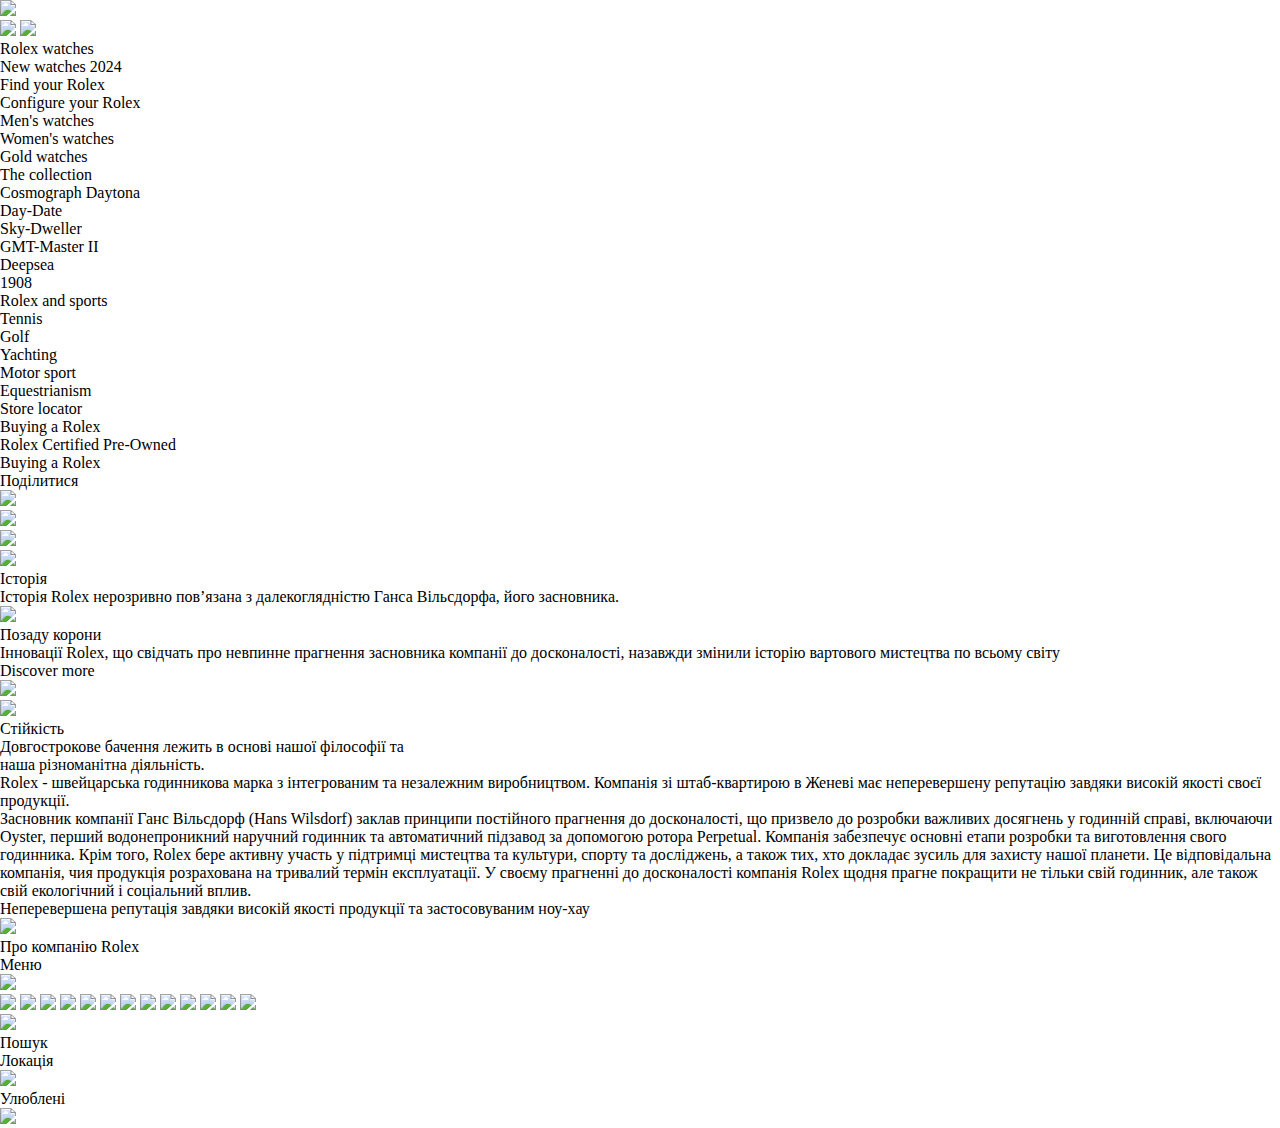
==== index2.html @ ed91a30f "all pages" ====
<!DOCTYPE html>
<html lang="en">
<head>
  <meta charset="UTF-8">
  <meta http-equiv="X-UA-Compatible" content="IE=edge">
  <meta name="viewport" content="width=device-width, initial-scale=1.0">
  <link rel="stylesheet" href="./vars.css">
  <link rel="stylesheet" href="./style.css">
  
  
  <style>
   a,
   button,
   input,
   select,
   h1,
   h2,
   h3,
   h4,
   h5,
   * {
       box-sizing: border-box;
       margin: 0;
       padding: 0;
       border: none;
       text-decoration: none;
       background: none;
   
       -webkit-font-smoothing: antialiased;
   }
   
   menu, ol, ul {
       list-style-type: none;
       margin: 0;
       padding: 0;
   }
   </style>
  <title>Document</title>
</head>
<body>
  <div class="mac-book-air-1">
    <img
      class="figure-picture-rolex-com-footer-rolex-org-push-cc-69-1587746"
      src="figure-picture-rolex-com-footer-rolex-org-push-cc-69-15877460.png"
    />
    <div class="futer-2">
      <div class="section-svg">
        <img class="vector" src="vector0.svg" />
        <img class="group" src="group0.svg" />
      </div>
      <div class="nav-list">
        <div class="item">
          <div class="link">
            <div class="rolex-watches">Rolex watches</div>
          </div>
          <div class="list">
            <div class="item-link">
              <div class="new-watches-2024">New watches 2024</div>
            </div>
            <div class="item-link2">
              <div class="find-your-rolex">Find your Rolex</div>
            </div>
            <div class="item-link3">
              <div class="configure-your-rolex">Configure your Rolex</div>
            </div>
            <div class="item-link4">
              <div class="men-s-watches">Men&#039;s watches</div>
            </div>
            <div class="item-link5">
              <div class="women-s-watches">Women&#039;s watches</div>
            </div>
            <div class="item-link6">
              <div class="gold-watches">Gold watches</div>
            </div>
          </div>
        </div>
        <div class="item2">
          <div class="link2">
            <div class="the-collection">The collection</div>
          </div>
          <div class="list2">
            <div class="item-link7">
              <div class="cosmograph-daytona">Cosmograph Daytona</div>
            </div>
            <div class="item-link8">
              <div class="day-date">Day-Date</div>
            </div>
            <div class="item-link9">
              <div class="sky-dweller">Sky-Dweller</div>
            </div>
            <div class="gmt-master-ii">GMT-Master II</div>
            <div class="item-link10"></div>
            <div class="deepsea">Deepsea</div>
            <div class="item-link11"></div>
            <div class="_1908">1908</div>
          </div>
        </div>
        <div class="item3">
          <div class="link">
            <div class="rolex-and-sports">Rolex and sports</div>
          </div>
          <div class="list3">
            <div class="item-link12">
              <div class="tennis">Tennis</div>
            </div>
            <div class="item-link13">
              <div class="golf">Golf</div>
            </div>
            <div class="item-link14">
              <div class="yachting">Yachting</div>
            </div>
            <div class="item-link15">
              <div class="motor-sport">Motor sport</div>
            </div>
            <div class="item-link16">
              <div class="equestrianism">Equestrianism</div>
            </div>
          </div>
        </div>
        <div class="item4">
          <div class="list4">
            <div class="item-link17">
              <div class="store-locator">Store locator</div>
            </div>
            <div class="item-link18">
              <div class="buying-a-rolex">Buying a Rolex</div>
            </div>
            <div class="item-link19">
              <div class="rolex-certified-pre-owned">
                Rolex Certified Pre-Owned
              </div>
            </div>
          </div>
        </div>
        <div class="link3">
          <div class="buying-a-rolex2">Buying a Rolex</div>
        </div>
      </div>
    </div>
    <div class="futer-1">
      <div class="div">Поділитися</div>
      <div class="list5">
        <div class="item-link-share-this-page-via-threads-open-in-popin">
          <img class="img" src="img0.svg" />
        </div>
        <div class="item-link-share-this-page-via-facebook-open-in-popin">
          <img class="img2" src="img1.svg" />
        </div>
        <div class="item-link-share-this-page-via-pinterest-open-in-popin"></div>
        <img class="img3" src="img2.svg" />
      </div>
    </div>
    <div class="aside-3">
      <img
        class="figure-picture-about-rolex-hub-history-push-1945-oyster-perpetual-datejust-1802-jva-m-126333-0010-1802-jva-002"
        src="figure-picture-about-rolex-hub-history-push-1945-oyster-perpetual-datejust-1802-jva-m-126333-0010-1802-jva-0020.png"
      />
      <div class="heading-2-history">Історія</div>
      <div class="rolex">
        Історія Rolex нерозривно пов’язана з далекоглядністю Ганса Вільсдорфа,
        його засновника.
      </div>
    </div>
    <div class="aside-2">
      <img
        class="figure-picture-about-rolex-hub-behind-the-crown-push-hans-wilsdorf-young"
        src="figure-picture-about-rolex-hub-behind-the-crown-push-hans-wilsdorf-young0.png"
      />
      <div class="heading-2-behind-the-crown">Позаду корони</div>
      <div class="rolex2">
        Інновації Rolex, що свідчать про невпинне прагнення засновника компанії до
        досконалості, назавжди змінили історію вартового мистецтва по всьому світу
      </div>
      <div class="link-discover-more">
        <div class="discover-more">Discover more</div>
        <img class="img4" src="img3.svg" />
      </div>
    </div>
    <div class="aside-1">
      <img
        class="figure-picture-about-rolex-hub-sustainability-push-v-4-gettyimages-85758322"
        src="figure-picture-about-rolex-hub-sustainability-push-v-4-gettyimages-857583220.png"
      />
      <div class="heading-2-sustainability">Стійкість</div>
      <div class="div2">
        Довгострокове бачення лежить в основі нашої філософії та
        <br />
        наша різноманітна діяльність.
      </div>
    </div>
    <div class="section">
      <div class="rolex3">
        Rolex - швейцарська годинникова марка з інтегрованим та незалежним
        виробництвом. Компанія зі штаб-квартирою в Женеві має неперевершену
        репутацію завдяки високій якості своєї продукції.
      </div>
      <div class="hans-wilsdorf-oyster-perpetual-rolex-rolex">
        Засновник компанії Ганс Вільсдорф (Hans Wilsdorf) заклав принципи
        постійного прагнення до досконалості, що призвело до розробки важливих
        досягнень у годинній справі, включаючи Oyster, перший водонепроникний
        наручний годинник та автоматичний підзавод за допомогою ротора Perpetual.
        Компанія забезпечує основні етапи розробки та виготовлення свого
        годинника. Крім того, Rolex бере активну участь у підтримці мистецтва та
        культури, спорту та досліджень, а також тих, хто докладає зусиль для
        захисту нашої планети. Це відповідальна компанія, чия продукція
        розрахована на тривалий термін експлуатації. У своєму прагненні до
        досконалості компанія Rolex щодня прагне покращити не тільки свій
        годинник, але також свій екологічний і соціальний вплив.
      </div>
      <div class="div3">
        Неперевершена репутація завдяки високій якості продукції та застосовуваним
        ноу-хау
      </div>
    </div>
    <div class="header">
      <div class="figure">
        <img
          class="picture-about-rolex-hub-cover-aca-202310-cw-0002"
          src="picture-about-rolex-hub-cover-aca-202310-cw-00020.png"
        />
      </div>
      <div class="hgroup">
        <div class="heading-1-about-rolex">Про компанію Rolex</div>
      </div>
    </div>
    <div class="background">
      <div class="list-item-button">
        <div class="div4">Меню</div>
        <img class="svg" src="svg0.svg" />
      </div>
      <div class="figure-link-go-to-home-page">
        <div class="svg2">
          <img class="vector2" src="vector1.svg" />
          <img class="vector3" src="vector2.svg" />
          <img class="vector4" src="vector3.svg" />
          <img class="vector5" src="vector4.svg" />
          <img class="vector6" src="vector5.svg" />
          <img class="vector7" src="vector6.svg" />
          <img class="vector8" src="vector7.svg" />
          <img class="vector9" src="vector8.svg" />
          <img class="vector10" src="vector9.svg" />
          <img class="group2" src="group1.svg" />
          <img class="vector11" src="vector10.svg" />
          <img class="vector12" src="vector11.svg" />
          <img class="vector13" src="vector12.svg" />
        </div>
      </div>
      <div class="item-button">
        <img class="svg3" src="svg2.svg" />
        <div class="div5">Пошук</div>
      </div>
      <div class="item-link20">
        <div class="div6">Локація</div>
        <img class="vector14" src="vector13.svg" />
      </div>
      <div class="item-link21">
        <div class="div7">Улюблені</div>
        <img class="img5" src="img4.svg" />
      </div>
    </div>
  </div>
  
</body>
</html>
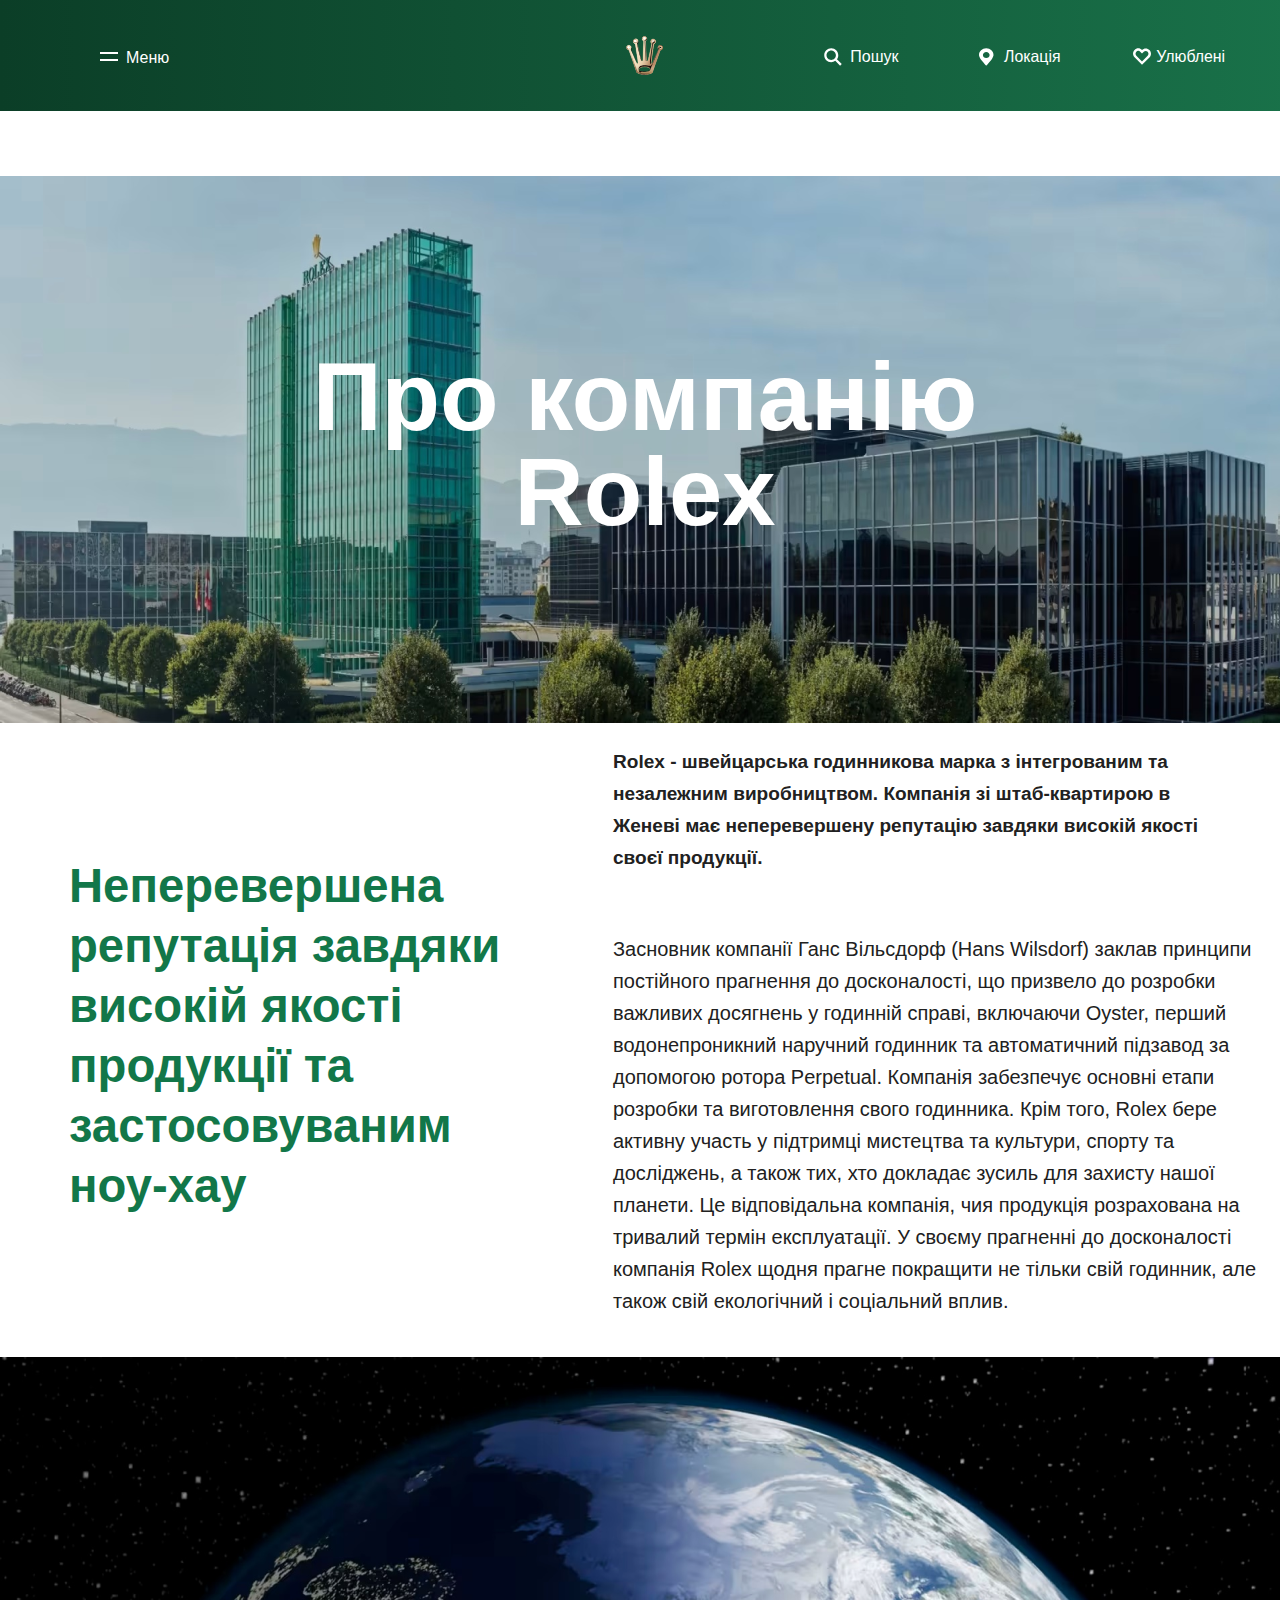
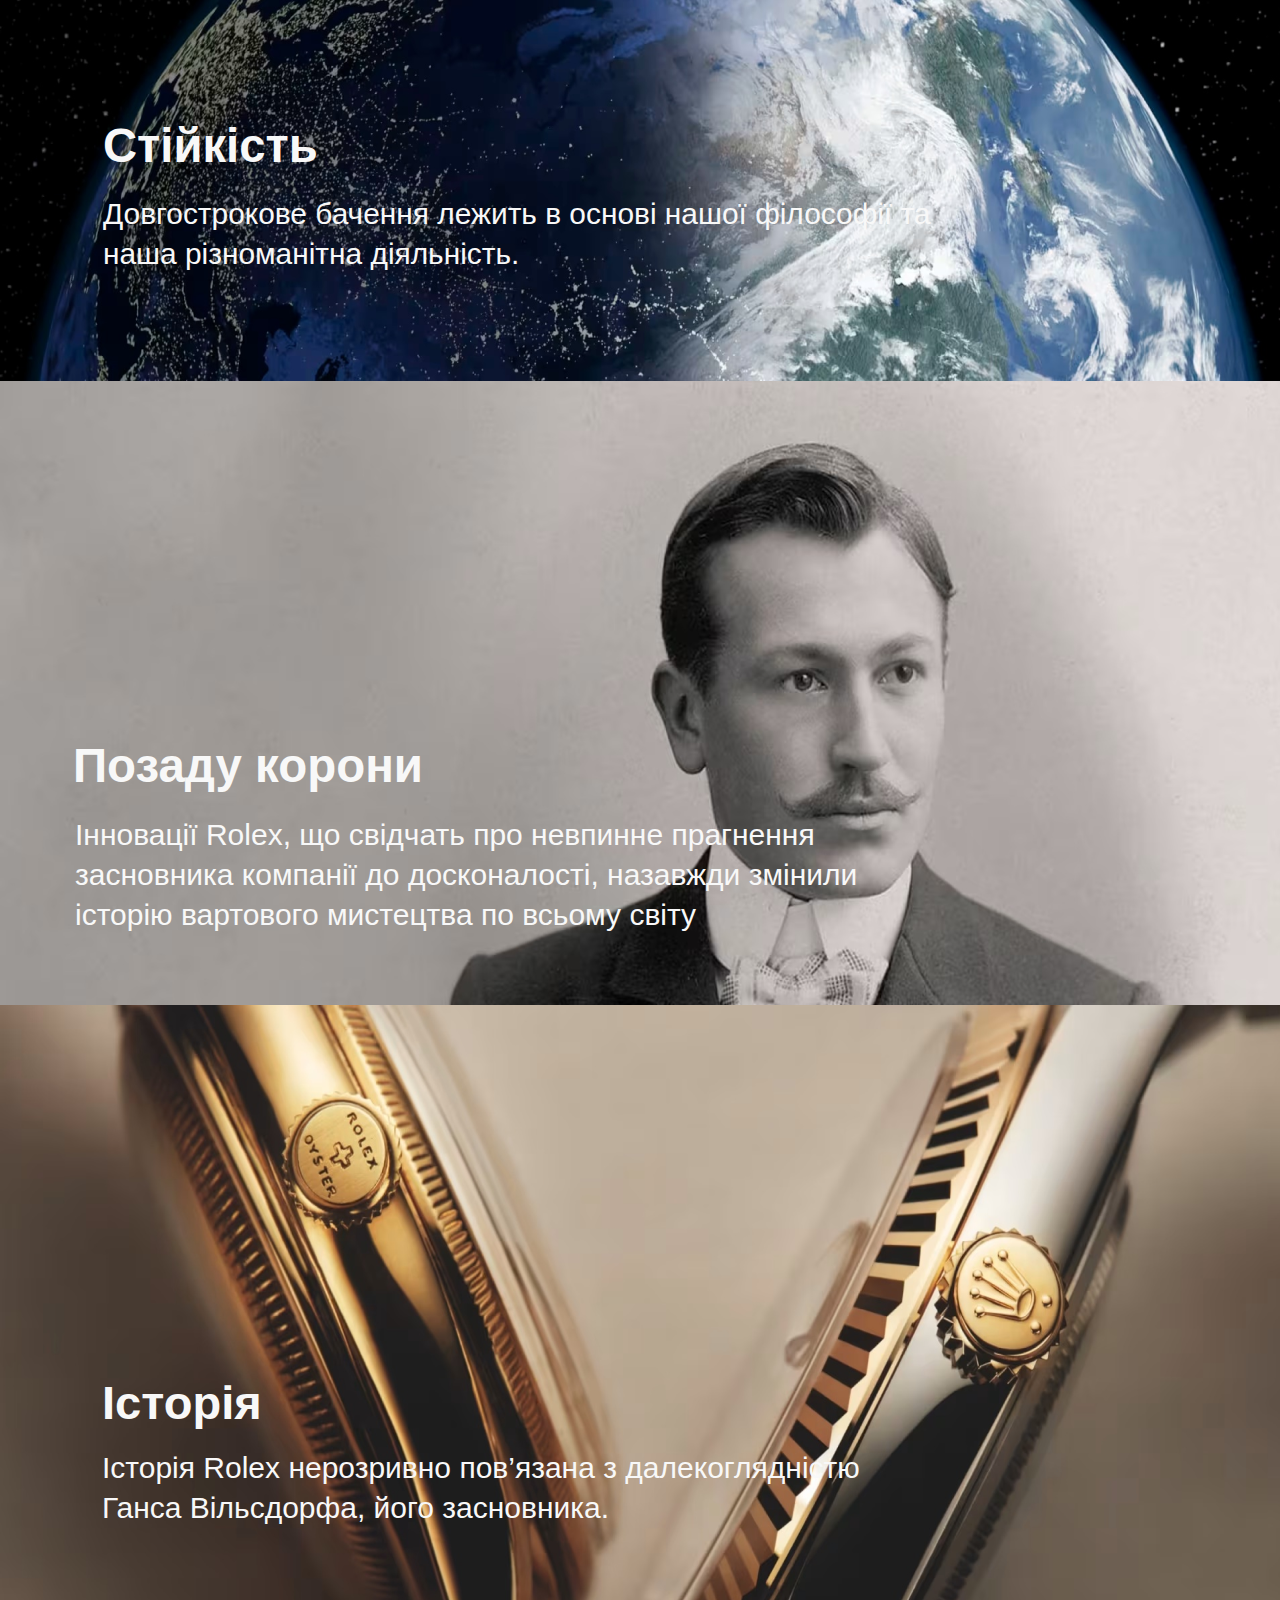
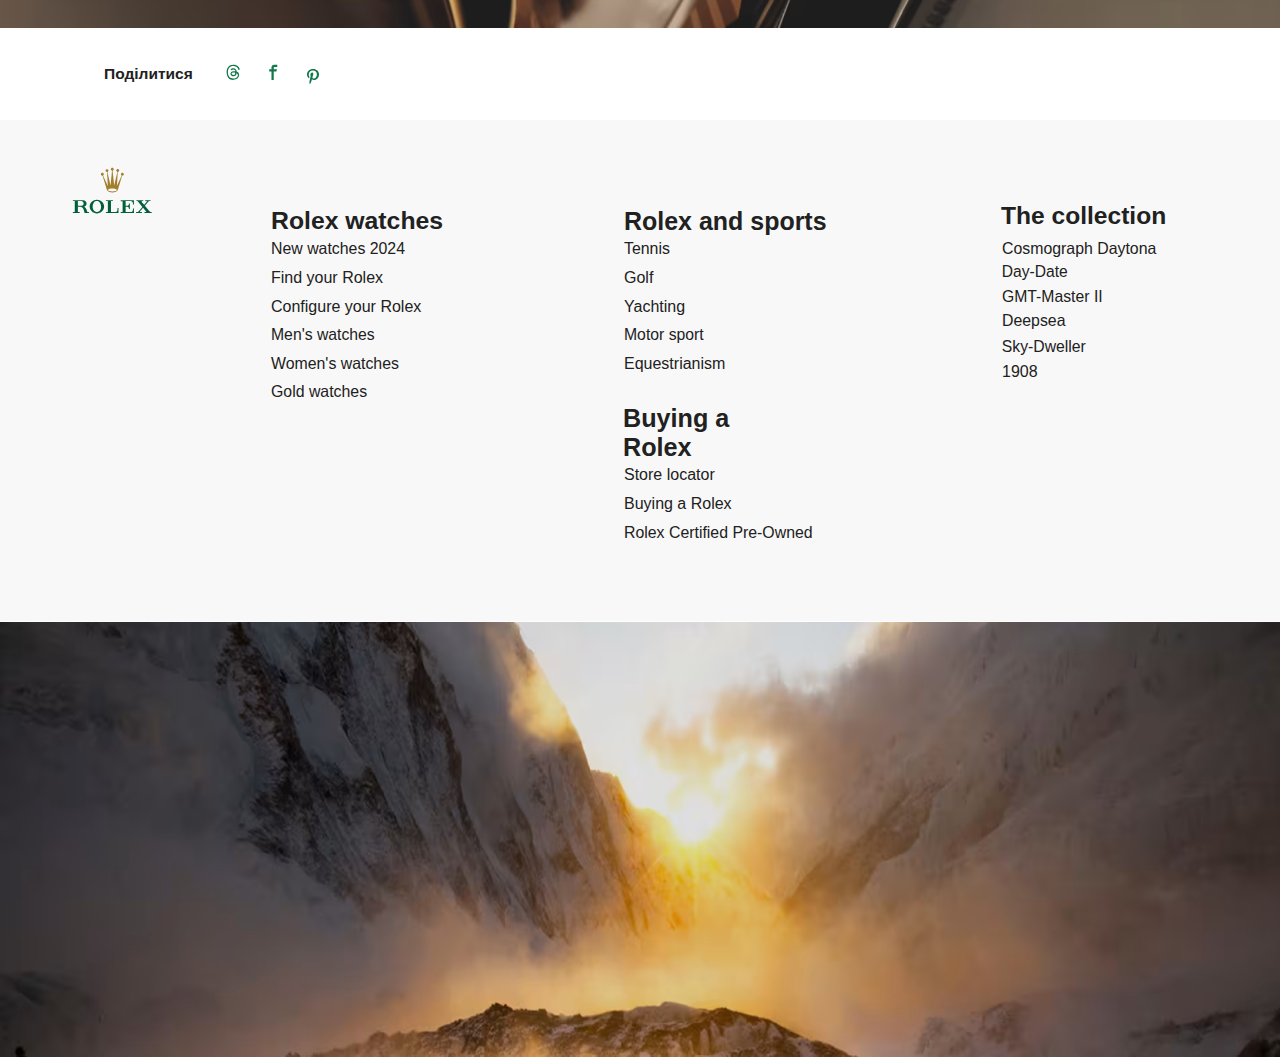
==== commit 1552da86: "картинки з'єднала з папками" ====
--- a/index2.html
+++ b/index2.html
@@ -5,7 +5,7 @@
   <meta http-equiv="X-UA-Compatible" content="IE=edge">
   <meta name="viewport" content="width=device-width, initial-scale=1.0">
   <link rel="stylesheet" href="./vars.css">
-  <link rel="stylesheet" href="./style.css">
+  <link rel="stylesheet" href="./style2.css">
   
   
   <style>
@@ -41,12 +41,12 @@
   <div class="mac-book-air-1">
     <img
       class="figure-picture-rolex-com-footer-rolex-org-push-cc-69-1587746"
-      src="figure-picture-rolex-com-footer-rolex-org-push-cc-69-15877460.png"
+      src="img2/figure-picture-rolex-com-footer-rolex-org-push-cc-69-15877460.png"
     />
     <div class="futer-2">
       <div class="section-svg">
-        <img class="vector" src="vector0.svg" />
-        <img class="group" src="group0.svg" />
+        <img class="vector" src="img2/vector0.svg" />
+        <img class="group" src="img2/group0.svg" />
       </div>
       <div class="nav-list">
         <div class="item">
@@ -141,19 +141,19 @@
       <div class="div">Поділитися</div>
       <div class="list5">
         <div class="item-link-share-this-page-via-threads-open-in-popin">
-          <img class="img" src="img0.svg" />
+          <img class="img" src="img2/img0.svg" />
         </div>
         <div class="item-link-share-this-page-via-facebook-open-in-popin">
-          <img class="img2" src="img1.svg" />
+          <img class="img2" src="img2/img1.svg" />
         </div>
         <div class="item-link-share-this-page-via-pinterest-open-in-popin"></div>
-        <img class="img3" src="img2.svg" />
+        <img class="img3" src="img2/img2.svg" />
       </div>
     </div>
     <div class="aside-3">
       <img
         class="figure-picture-about-rolex-hub-history-push-1945-oyster-perpetual-datejust-1802-jva-m-126333-0010-1802-jva-002"
-        src="figure-picture-about-rolex-hub-history-push-1945-oyster-perpetual-datejust-1802-jva-m-126333-0010-1802-jva-0020.png"
+        src="img2/figure-picture-about-rolex-hub-history-push-1945-oyster-perpetual-datejust-1802-jva-m-126333-0010-1802-jva-0020.png"
       />
       <div class="heading-2-history">Історія</div>
       <div class="rolex">
@@ -164,7 +164,7 @@
     <div class="aside-2">
       <img
         class="figure-picture-about-rolex-hub-behind-the-crown-push-hans-wilsdorf-young"
-        src="figure-picture-about-rolex-hub-behind-the-crown-push-hans-wilsdorf-young0.png"
+        src="img2/figure-picture-about-rolex-hub-behind-the-crown-push-hans-wilsdorf-young0.png"
       />
       <div class="heading-2-behind-the-crown">Позаду корони</div>
       <div class="rolex2">
@@ -173,13 +173,13 @@
       </div>
       <div class="link-discover-more">
         <div class="discover-more">Discover more</div>
-        <img class="img4" src="img3.svg" />
+        <img class="img4" src="img2/img3.svg" />
       </div>
     </div>
     <div class="aside-1">
       <img
         class="figure-picture-about-rolex-hub-sustainability-push-v-4-gettyimages-85758322"
-        src="figure-picture-about-rolex-hub-sustainability-push-v-4-gettyimages-857583220.png"
+        src="img2/figure-picture-about-rolex-hub-sustainability-push-v-4-gettyimages-857583220.png"
       />
       <div class="heading-2-sustainability">Стійкість</div>
       <div class="div2">
@@ -216,7 +216,7 @@
       <div class="figure">
         <img
           class="picture-about-rolex-hub-cover-aca-202310-cw-0002"
-          src="picture-about-rolex-hub-cover-aca-202310-cw-00020.png"
+          src="img2/picture-about-rolex-hub-cover-aca-202310-cw-00020.png"
         />
       </div>
       <div class="hgroup">
@@ -226,36 +226,36 @@
     <div class="background">
       <div class="list-item-button">
         <div class="div4">Меню</div>
-        <img class="svg" src="svg0.svg" />
+        <img class="svg" src="img2/svg0.svg" />
       </div>
       <div class="figure-link-go-to-home-page">
         <div class="svg2">
-          <img class="vector2" src="vector1.svg" />
-          <img class="vector3" src="vector2.svg" />
-          <img class="vector4" src="vector3.svg" />
-          <img class="vector5" src="vector4.svg" />
-          <img class="vector6" src="vector5.svg" />
-          <img class="vector7" src="vector6.svg" />
-          <img class="vector8" src="vector7.svg" />
-          <img class="vector9" src="vector8.svg" />
-          <img class="vector10" src="vector9.svg" />
-          <img class="group2" src="group1.svg" />
-          <img class="vector11" src="vector10.svg" />
-          <img class="vector12" src="vector11.svg" />
-          <img class="vector13" src="vector12.svg" />
+          <img class="vector2" src="img2/vector1.svg" />
+          <img class="vector3" src="img2/vector2.svg" />
+          <img class="vector4" src="img2/vector3.svg" />
+          <img class="vector5" src="img2/vector4.svg" />
+          <img class="vector6" src="img2/vector5.svg" />
+          <img class="vector7" src="img2/vector6.svg" />
+          <img class="vector8" src="img2/vector7.svg" />
+          <img class="vector9" src="img2/vector8.svg" />
+          <img class="vector10" src="img2/vector9.svg" />
+          <img class="group2" src="img2/group1.svg" />
+          <img class="vector11" src="img2/vector10.svg" />
+          <img class="vector12" src="img2/vector11.svg" />
+          <img class="vector13" src="img2/vector12.svg" />
         </div>
       </div>
       <div class="item-button">
-        <img class="svg3" src="svg2.svg" />
+        <img class="svg3" src="img2/svg2.svg" />
         <div class="div5">Пошук</div>
       </div>
       <div class="item-link20">
         <div class="div6">Локація</div>
-        <img class="vector14" src="vector13.svg" />
+        <img class="vector14" src="img2/vector13.svg" />
       </div>
       <div class="item-link21">
         <div class="div7">Улюблені</div>
-        <img class="img5" src="img4.svg" />
+        <img class="img5" src="img2/img4.svg" />
       </div>
     </div>
   </div>
--- a/style2.css
+++ b/style2.css
@@ -0,0 +1,1301 @@
+.mac-book-air-1,
+.mac-book-air-1 * {
+  box-sizing: border-box;
+}
+.mac-book-air-1 {
+  background: #ffffff;
+  height: 4257px;
+  position: relative;
+  overflow: hidden;
+}
+.figure-picture-rolex-com-footer-rolex-org-push-cc-69-1587746 {
+  position: absolute;
+  right: 0px;
+  left: 0px;
+  bottom: 0px;
+  top: 3822px;
+  overflow: hidden;
+  object-fit: cover;
+}
+.futer-2 {
+  background: #f8f8f8;
+  height: 501px;
+  position: absolute;
+  right: 0px;
+  left: 0px;
+  top: 3320px;
+}
+.section-svg {
+  width: 87.28px;
+  height: 50px;
+  position: absolute;
+  left: 68px;
+  top: 46px;
+}
+.vector {
+  width: 27.39%;
+  height: 52.03%;
+  position: absolute;
+  right: 36.02%;
+  left: 36.59%;
+  bottom: 46.78%;
+  top: 1.19%;
+  overflow: visible;
+}
+.group {
+  width: 98.54%;
+  height: 31.18%;
+  position: absolute;
+  right: 0.58%;
+  left: 0.87%;
+  bottom: 3.22%;
+  top: 65.59%;
+  overflow: visible;
+}
+.nav-list {
+  height: 384px;
+  position: absolute;
+  right: 56px;
+  left: 271px;
+  top: 87px;
+}
+.item {
+  height: 200px;
+  position: absolute;
+  right: 770px;
+  left: 0px;
+  top: 0px;
+}
+.link {
+  height: 28.63px;
+  position: absolute;
+  right: 7.8px;
+  left: 0px;
+  top: 0px;
+}
+.rolex-watches {
+  color: #212121;
+  text-align: left;
+  font-family: "Inter-Bold", sans-serif;
+  font-size: 24.78125px;
+  line-height: 28.64px;
+  font-weight: 700;
+  position: absolute;
+  left: 0px;
+  top: -5px;
+  width: 176.87px;
+  height: 38px;
+  display: flex;
+  align-items: center;
+  justify-content: flex-start;
+}
+.list {
+  height: 171.75px;
+  position: absolute;
+  right: 7.8px;
+  left: 0px;
+  top: 28.62px;
+}
+.item-link {
+  width: 145.39px;
+  height: 28.63px;
+  position: absolute;
+  left: 0px;
+  top: 0px;
+}
+.new-watches-2024 {
+  color: #212121;
+  text-align: left;
+  font-family: "Inter-Regular", sans-serif;
+  font-size: 15.875px;
+  line-height: 28.64px;
+  font-weight: 400;
+  position: absolute;
+  left: 0px;
+  top: 2px;
+  width: 145.59px;
+  height: 24px;
+  display: flex;
+  align-items: center;
+  justify-content: flex-start;
+}
+.item-link2 {
+  width: 117.05px;
+  height: 28.63px;
+  position: absolute;
+  left: 0px;
+  top: 28.63px;
+}
+.find-your-rolex {
+  color: #212121;
+  text-align: left;
+  font-family: "Inter-Regular", sans-serif;
+  font-size: 16px;
+  line-height: 28.64px;
+  font-weight: 400;
+  position: absolute;
+  left: 0px;
+  top: 2px;
+  width: 117.25px;
+  height: 24px;
+  display: flex;
+  align-items: center;
+  justify-content: flex-start;
+}
+.item-link3 {
+  width: 159.39px;
+  height: 28.63px;
+  position: absolute;
+  left: 0px;
+  top: 57.25px;
+}
+.configure-your-rolex {
+  color: #212121;
+  text-align: left;
+  font-family: "Inter-Regular", sans-serif;
+  font-size: 16px;
+  line-height: 28.64px;
+  font-weight: 400;
+  position: absolute;
+  left: 0px;
+  top: 2px;
+  width: 159.59px;
+  height: 24px;
+  display: flex;
+  align-items: center;
+  justify-content: flex-start;
+}
+.item-link4 {
+  width: 111.73px;
+  height: 28.63px;
+  position: absolute;
+  left: 0px;
+  top: 85.88px;
+}
+.men-s-watches {
+  color: #212121;
+  text-align: left;
+  font-family: "Inter-Regular", sans-serif;
+  font-size: 15.75px;
+  line-height: 28.64px;
+  font-weight: 400;
+  position: absolute;
+  left: 0px;
+  top: 2px;
+  width: 111.93px;
+  height: 24px;
+  display: flex;
+  align-items: center;
+  justify-content: flex-start;
+}
+.item-link5 {
+  width: 135.78px;
+  height: 28.63px;
+  position: absolute;
+  left: 0px;
+  top: 114.5px;
+}
+.women-s-watches {
+  color: #212121;
+  text-align: left;
+  font-family: "Inter-Regular", sans-serif;
+  font-size: 15.875px;
+  line-height: 28.64px;
+  font-weight: 400;
+  position: absolute;
+  left: 0px;
+  top: 2px;
+  width: 135.98px;
+  height: 24px;
+  display: flex;
+  align-items: center;
+  justify-content: flex-start;
+}
+.item-link6 {
+  width: 103.14px;
+  height: 28.63px;
+  position: absolute;
+  left: 0px;
+  top: 143.13px;
+}
+.gold-watches {
+  color: #212121;
+  text-align: left;
+  font-family: "Inter-Regular", sans-serif;
+  font-size: 15.875px;
+  line-height: 28.64px;
+  font-weight: 400;
+  position: absolute;
+  left: 0px;
+  top: 2px;
+  width: 103.34px;
+  height: 24px;
+  display: flex;
+  align-items: center;
+  justify-content: flex-start;
+}
+.item2 {
+  height: 198px;
+  position: absolute;
+  right: 41px;
+  left: 730px;
+  top: -5px;
+}
+.link2 {
+  height: 29px;
+  position: absolute;
+  right: -20px;
+  left: 0px;
+  top: 0px;
+}
+.the-collection {
+  color: #212121;
+  text-align: left;
+  font-family: "Inter-Bold", sans-serif;
+  font-size: 24.578125px;
+  line-height: 28.64px;
+  font-weight: 700;
+  position: absolute;
+  left: 0px;
+  top: -5px;
+  width: 171.42px;
+  height: 38px;
+  display: flex;
+  align-items: center;
+  justify-content: flex-start;
+}
+.list2 {
+  height: 171px;
+  position: absolute;
+  right: 8px;
+  left: 0px;
+  top: 33px;
+}
+.item-link7 {
+  width: 163.63px;
+  height: 28.63px;
+  position: absolute;
+  left: 1px;
+  top: 0.38px;
+}
+.cosmograph-daytona {
+  color: #212121;
+  text-align: left;
+  font-family: "Inter-Regular", sans-serif;
+  font-size: 15.875px;
+  line-height: 28.64px;
+  font-weight: 400;
+  position: absolute;
+  left: 0px;
+  top: 2px;
+  width: 163.83px;
+  height: 24px;
+  display: flex;
+  align-items: center;
+  justify-content: flex-start;
+}
+.item-link8 {
+  width: 70.5px;
+  height: 28.63px;
+  position: absolute;
+  left: 1px;
+  top: 29px;
+}
+.day-date {
+  color: #212121;
+  text-align: left;
+  font-family: "Inter-Regular", sans-serif;
+  font-size: 15.625px;
+  line-height: 28.64px;
+  font-weight: 400;
+  position: absolute;
+  left: -0.2px;
+  top: -3.48px;
+  width: 70.7px;
+  height: 24px;
+  display: flex;
+  align-items: center;
+  justify-content: flex-start;
+}
+.item-link9 {
+  width: 106px;
+  height: 39px;
+  position: absolute;
+  left: -7px;
+  top: 86px;
+}
+.sky-dweller {
+  color: #212121;
+  text-align: left;
+  font-family: "Inter-Regular", sans-serif;
+  font-size: 15.75px;
+  line-height: 28.64px;
+  font-weight: 400;
+  position: absolute;
+  left: 7.8px;
+  top: 14.77px;
+  width: 90.53px;
+  height: 24px;
+  display: flex;
+  align-items: center;
+  justify-content: flex-start;
+}
+.gmt-master-ii {
+  color: #212121;
+  text-align: left;
+  font-family: "Inter-Regular", sans-serif;
+  font-size: 15.75px;
+  line-height: 28.64px;
+  font-weight: 400;
+  position: absolute;
+  left: 1px;
+  top: 50px;
+  width: 106.47px;
+  height: 24px;
+  display: flex;
+  align-items: center;
+  justify-content: flex-start;
+}
+.item-link10 {
+  width: 66.03px;
+  height: 28.63px;
+  position: absolute;
+  left: 0px;
+  top: 257.63px;
+}
+.deepsea {
+  color: #212121;
+  text-align: left;
+  font-family: "Inter-Regular", sans-serif;
+  font-size: 15.875px;
+  line-height: 28.64px;
+  font-weight: 400;
+  position: absolute;
+  left: 1px;
+  top: 74px;
+  width: 66.23px;
+  height: 24px;
+  display: flex;
+  align-items: center;
+  justify-content: flex-start;
+}
+.item-link11 {
+  width: 37.91px;
+  height: 28.63px;
+  position: absolute;
+  left: -12px;
+  top: 142.38px;
+}
+._1908 {
+  color: #212121;
+  text-align: left;
+  font-family: "Inter-Regular", sans-serif;
+  font-size: 16px;
+  line-height: 28.64px;
+  font-weight: 400;
+  position: absolute;
+  left: 1px;
+  top: 125px;
+  width: 38.11px;
+  height: 24px;
+  display: flex;
+  align-items: center;
+  justify-content: flex-start;
+}
+.item3 {
+  height: 172px;
+  position: absolute;
+  right: 393px;
+  left: 353px;
+  top: 0px;
+}
+.rolex-and-sports {
+  color: #212121;
+  text-align: left;
+  font-family: "Inter-Bold", sans-serif;
+  font-size: 24.984375px;
+  line-height: 28.64px;
+  font-weight: 700;
+  position: absolute;
+  left: 0px;
+  top: -5px;
+  width: 204.98px;
+  height: 38px;
+  display: flex;
+  align-items: center;
+  justify-content: flex-start;
+}
+.list3 {
+  height: 143.13px;
+  position: absolute;
+  right: 7.8px;
+  left: 0px;
+  top: 28.62px;
+}
+.item-link12 {
+  width: 48.7px;
+  height: 28.63px;
+  position: absolute;
+  left: 0px;
+  top: 0px;
+}
+.tennis {
+  color: #212121;
+  text-align: left;
+  font-family: "Inter-Regular", sans-serif;
+  font-size: 15.875px;
+  line-height: 28.64px;
+  font-weight: 400;
+  position: absolute;
+  left: 0px;
+  top: 2px;
+  width: 48.9px;
+  height: 24px;
+  display: flex;
+  align-items: center;
+  justify-content: flex-start;
+}
+.item-link13 {
+  width: 32.23px;
+  height: 28.63px;
+  position: absolute;
+  left: 0px;
+  top: 28.63px;
+}
+.golf {
+  color: #212121;
+  text-align: left;
+  font-family: "Inter-Regular", sans-serif;
+  font-size: 16px;
+  line-height: 28.64px;
+  font-weight: 400;
+  position: absolute;
+  left: 0px;
+  top: 2px;
+  width: 32.43px;
+  height: 24px;
+  display: flex;
+  align-items: center;
+  justify-content: flex-start;
+}
+.item-link14 {
+  width: 65.52px;
+  height: 28.63px;
+  position: absolute;
+  left: 0px;
+  top: 57.25px;
+}
+.yachting {
+  color: #212121;
+  text-align: left;
+  font-family: "Inter-Regular", sans-serif;
+  font-size: 16px;
+  line-height: 28.64px;
+  font-weight: 400;
+  position: absolute;
+  left: 0px;
+  top: 2px;
+  width: 65.72px;
+  height: 24px;
+  display: flex;
+  align-items: center;
+  justify-content: flex-start;
+}
+.item-link15 {
+  width: 87.95px;
+  height: 28.63px;
+  position: absolute;
+  left: 0px;
+  top: 85.88px;
+}
+.motor-sport {
+  color: #212121;
+  text-align: left;
+  font-family: "Inter-Regular", sans-serif;
+  font-size: 15.75px;
+  line-height: 28.64px;
+  font-weight: 400;
+  position: absolute;
+  left: 0px;
+  top: 2px;
+  width: 88.15px;
+  height: 24px;
+  display: flex;
+  align-items: center;
+  justify-content: flex-start;
+}
+.item-link16 {
+  width: 107.3px;
+  height: 28.63px;
+  position: absolute;
+  left: 0px;
+  top: 114.5px;
+}
+.equestrianism {
+  color: #212121;
+  text-align: left;
+  font-family: "Inter-Regular", sans-serif;
+  font-size: 16px;
+  line-height: 28.64px;
+  font-weight: 400;
+  position: absolute;
+  left: 0px;
+  top: 2px;
+  width: 107.5px;
+  height: 24px;
+  display: flex;
+  align-items: center;
+  justify-content: flex-start;
+}
+.item4 {
+  height: 122px;
+  position: absolute;
+  right: 385px;
+  left: 353px;
+  top: 226px;
+}
+.list4 {
+  height: 85.88px;
+  position: absolute;
+  right: 7.8px;
+  left: 0px;
+  top: 28.62px;
+}
+.item-link17 {
+  width: 98.2px;
+  height: 28.63px;
+  position: absolute;
+  left: 0px;
+  top: 0px;
+}
+.store-locator {
+  color: #212121;
+  text-align: left;
+  font-family: "Inter-Regular", sans-serif;
+  font-size: 16px;
+  line-height: 28.64px;
+  font-weight: 400;
+  position: absolute;
+  left: 0px;
+  top: 2px;
+  width: 98.4px;
+  height: 24px;
+  display: flex;
+  align-items: center;
+  justify-content: flex-start;
+}
+.item-link18 {
+  width: 113.3px;
+  height: 28.63px;
+  position: absolute;
+  left: 0px;
+  top: 28.63px;
+}
+.buying-a-rolex {
+  color: #212121;
+  text-align: left;
+  font-family: "Inter-Regular", sans-serif;
+  font-size: 16px;
+  line-height: 28.64px;
+  font-weight: 400;
+  position: absolute;
+  left: 0px;
+  top: 2px;
+  width: 113.5px;
+  height: 24px;
+  display: flex;
+  align-items: center;
+  justify-content: flex-start;
+}
+.item-link19 {
+  width: 202.09px;
+  height: 28.63px;
+  position: absolute;
+  left: 0px;
+  top: 57.25px;
+}
+.rolex-certified-pre-owned {
+  color: #212121;
+  text-align: left;
+  font-family: "Inter-Regular", sans-serif;
+  font-size: 15.875px;
+  line-height: 28.64px;
+  font-weight: 400;
+  position: absolute;
+  left: 0px;
+  top: 2px;
+  width: 202.29px;
+  height: 24px;
+  display: flex;
+  align-items: center;
+  justify-content: flex-start;
+}
+.link3 {
+  height: 29px;
+  position: absolute;
+  right: 430px;
+  left: 352px;
+  top: 212px;
+}
+.buying-a-rolex2 {
+  color: #212121;
+  text-align: left;
+  font-family: "Inter-Bold", sans-serif;
+  font-size: 25.1875px;
+  line-height: 28.64px;
+  font-weight: 700;
+  position: absolute;
+  left: 0px;
+  top: -5px;
+  width: 180.31px;
+  height: 38px;
+  display: flex;
+  align-items: center;
+  justify-content: flex-start;
+}
+.futer-1 {
+  background: #ffffff;
+  height: 92px;
+  position: absolute;
+  right: -3px;
+  left: 3px;
+  top: 3228px;
+  overflow: auto;
+}
+.div {
+  color: #212121;
+  text-align: left;
+  font-family: "Inter-Bold", sans-serif;
+  font-size: 15.5px;
+  line-height: 22px;
+  font-weight: 700;
+  position: absolute;
+  left: 101px;
+  top: 34.48px;
+  width: 97px;
+  height: 24px;
+  display: flex;
+  align-items: center;
+  justify-content: flex-start;
+}
+.list5 {
+  width: 232px;
+  height: 24px;
+  position: absolute;
+  left: 213.75px;
+  top: 34px;
+}
+.item-link-share-this-page-via-threads-open-in-popin {
+  width: 32px;
+  height: 40px;
+  position: absolute;
+  left: 0px;
+  top: 50%;
+  translate: 0 -50%;
+}
+.img {
+  width: 16px;
+  height: 16px;
+  position: absolute;
+  left: 8px;
+  top: 10px;
+  overflow: visible;
+}
+.item-link-share-this-page-via-facebook-open-in-popin {
+  width: 32px;
+  height: 40px;
+  position: absolute;
+  left: 40px;
+  top: 50%;
+  translate: 0 -50%;
+}
+.img2 {
+  width: 16px;
+  height: 16px;
+  position: absolute;
+  left: 8px;
+  top: 10px;
+  overflow: visible;
+}
+.item-link-share-this-page-via-pinterest-open-in-popin {
+  width: 32px;
+  height: 40px;
+  position: absolute;
+  left: 160px;
+  top: 50%;
+  translate: 0 -50%;
+}
+.img3 {
+  width: 16px;
+  height: 16px;
+  position: absolute;
+  left: 88.25px;
+  top: 5.98px;
+  overflow: visible;
+}
+.aside-3 {
+  width: 1289px;
+  position: absolute;
+  left: 0px;
+  bottom: 1029px;
+  top: 2604px;
+  overflow: hidden;
+}
+.figure-picture-about-rolex-hub-history-push-1945-oyster-perpetual-datejust-1802-jva-m-126333-0010-1802-jva-002 {
+  position: absolute;
+  right: 0px;
+  left: 0px;
+  bottom: 0px;
+  top: 0px;
+  overflow: hidden;
+  object-fit: cover;
+}
+.heading-2-history {
+  color: #f8f8f8;
+  text-align: left;
+  font-family: "Inter-Bold", sans-serif;
+  font-size: 47.0703125px;
+  line-height: 60px;
+  font-weight: 700;
+  position: absolute;
+  left: 102px;
+  top: 369px;
+  width: 169.36px;
+  height: 60px;
+  display: flex;
+  align-items: center;
+  justify-content: flex-start;
+}
+.rolex {
+  color: #f8f8f8;
+  text-align: left;
+  font-family: "Inter-Light", sans-serif;
+  font-size: 30px;
+  line-height: 40.02px;
+  font-weight: 300;
+  position: absolute;
+  left: 102px;
+  top: 442px;
+  width: 797.58px;
+  height: 84.01px;
+  display: flex;
+  align-items: center;
+  justify-content: flex-start;
+}
+.aside-2 {
+  width: 1289px;
+  position: absolute;
+  left: 0px;
+  bottom: 1652px;
+  top: 1981px;
+  overflow: hidden;
+}
+.figure-picture-about-rolex-hub-behind-the-crown-push-hans-wilsdorf-young {
+  position: absolute;
+  right: 0px;
+  left: 0px;
+  bottom: 0px;
+  top: 0px;
+  overflow: hidden;
+  object-fit: cover;
+}
+.heading-2-behind-the-crown {
+  color: #f8f8f8;
+  text-align: left;
+  font-family: "Inter-Bold", sans-serif;
+  font-size: 47.4609375px;
+  line-height: 60px;
+  font-weight: 700;
+  position: absolute;
+  left: 73px;
+  top: 355px;
+  width: 407.01px;
+  height: 60px;
+  display: flex;
+  align-items: center;
+  justify-content: flex-start;
+}
+.rolex2 {
+  color: #f8f8f8;
+  text-align: left;
+  font-family: "Inter-Light", sans-serif;
+  font-size: 30px;
+  line-height: 40.02px;
+  font-weight: 300;
+  position: absolute;
+  left: 75px;
+  top: 432px;
+  width: 810px;
+  height: 124px;
+  display: flex;
+  align-items: center;
+  justify-content: flex-start;
+}
+.link-discover-more {
+  width: 138.17px;
+  height: 40px;
+  position: absolute;
+  left: 153.59px;
+  top: 614.41px;
+}
+.discover-more {
+  color: #ffffff;
+  text-align: left;
+  font-family: "Inter-Bold", sans-serif;
+  font-size: 15.25px;
+  line-height: 24px;
+  font-weight: 700;
+  position: absolute;
+  left: 0px;
+  top: 8px;
+  width: 108.37px;
+  height: 24px;
+  display: flex;
+  align-items: center;
+  justify-content: flex-start;
+}
+.img4 {
+  width: 14px;
+  height: 14px;
+  position: absolute;
+  left: 116.18px;
+  top: 13px;
+  overflow: visible;
+}
+.aside-1 {
+  width: 1289px;
+  position: absolute;
+  left: 0px;
+  bottom: 2276px;
+  top: 1357px;
+  overflow: hidden;
+}
+.figure-picture-about-rolex-hub-sustainability-push-v-4-gettyimages-85758322 {
+  position: absolute;
+  right: 0px;
+  left: 0px;
+  bottom: 0px;
+  top: 0px;
+  overflow: hidden;
+  object-fit: cover;
+}
+.heading-2-sustainability {
+  color: #f8f8f8;
+  text-align: left;
+  font-family: "Inter-Bold", sans-serif;
+  font-size: 47.265625px;
+  line-height: 60px;
+  font-weight: 700;
+  position: absolute;
+  left: 103px;
+  top: 359px;
+  width: 317.76px;
+  height: 60px;
+  display: flex;
+  align-items: center;
+  justify-content: flex-start;
+}
+.div2 {
+  color: #f8f8f8;
+  text-align: left;
+  font-family: "Inter-Light", sans-serif;
+  font-size: 29.8828125px;
+  line-height: 40.02px;
+  font-weight: 300;
+  position: absolute;
+  left: 103px;
+  top: 435px;
+  width: 895px;
+  height: 84px;
+  display: flex;
+  align-items: center;
+  justify-content: flex-start;
+}
+.section {
+  width: 1289px;
+  position: absolute;
+  left: 0px;
+  bottom: 2900px;
+  top: 723px;
+}
+.rolex3 {
+  color: #212121;
+  text-align: left;
+  font-family: "Inter-Bold", sans-serif;
+  font-size: 19.0625px;
+  line-height: 32px;
+  font-weight: 700;
+  position: absolute;
+  left: 613px;
+  top: 23px;
+  width: 618px;
+  height: 127px;
+  display: flex;
+  align-items: center;
+  justify-content: flex-start;
+}
+.hans-wilsdorf-oyster-perpetual-rolex-rolex {
+  color: #212121;
+  text-align: left;
+  font-family: "Inter-Light", sans-serif;
+  font-size: 20px;
+  line-height: 32px;
+  font-weight: 300;
+  position: absolute;
+  left: 613px;
+  top: 192px;
+  width: 652px;
+  height: 419px;
+  display: flex;
+  align-items: center;
+  justify-content: flex-start;
+}
+.div3 {
+  color: #127749;
+  text-align: left;
+  font-family: "Inter-Bold", sans-serif;
+  font-size: 47.265625px;
+  line-height: 60px;
+  font-weight: 700;
+  position: absolute;
+  left: 69px;
+  top: 163px;
+  width: 469px;
+  height: 299px;
+  display: flex;
+  align-items: center;
+  justify-content: flex-start;
+}
+.header {
+  width: 1289px;
+  height: 547px;
+  position: absolute;
+  left: 0px;
+  top: 176px;
+  overflow: hidden;
+}
+.figure {
+  background: #000000;
+  position: absolute;
+  right: 0px;
+  left: 0px;
+  bottom: 0px;
+  top: 0px;
+}
+.picture-about-rolex-hub-cover-aca-202310-cw-0002 {
+  position: absolute;
+  right: 0px;
+  left: 0px;
+  bottom: 0px;
+  top: 0px;
+  overflow: hidden;
+  object-fit: cover;
+}
+.hgroup {
+  height: 214px;
+  position: absolute;
+  right: 297px;
+  left: 298px;
+  top: 167px;
+}
+.heading-1-about-rolex {
+  color: #ffffff;
+  text-align: center;
+  font-family: "Inter-Bold", sans-serif;
+  font-size: 95.80254364013672px;
+  line-height: 94.91px;
+  font-weight: 700;
+  position: absolute;
+  left: 50%;
+  translate: -50%;
+  top: 28.45px;
+  width: 694px;
+  height: 147px;
+  display: flex;
+  align-items: center;
+  justify-content: center;
+}
+.background {
+  background: linear-gradient(
+    90deg,
+    rgba(11, 62, 39, 1) 0%,
+    rgba(25, 113, 73, 1) 100%
+  );
+  width: 1289px;
+  height: 111px;
+  position: absolute;
+  left: 0px;
+  top: 0px;
+}
+.list-item-button {
+  width: 102px;
+  height: 36px;
+  position: absolute;
+  left: 92px;
+  top: 38px;
+}
+.div4 {
+  color: #ffffff;
+  text-align: left;
+  font-family: "Inter-Regular", sans-serif;
+  font-size: 16px;
+  line-height: 22px;
+  font-weight: 400;
+  position: absolute;
+  left: 34px;
+  top: 8px;
+  width: 55px;
+  height: 23px;
+  display: flex;
+  align-items: center;
+  justify-content: flex-start;
+}
+.svg {
+  width: 18px;
+  height: 18px;
+  position: absolute;
+  left: 8px;
+  top: 10px;
+  overflow: visible;
+}
+.figure-link-go-to-home-page {
+  width: 52.9px;
+  height: 56px;
+  position: absolute;
+  left: 50%;
+  translate: -50% -50%;
+  top: 50%;
+}
+.svg2 {
+  width: 36.9px;
+  height: 40px;
+  position: absolute;
+  left: 50%;
+  translate: -50% -50%;
+  top: 50%;
+}
+.vector2 {
+  width: 98.57%;
+  height: 98.17%;
+  position: absolute;
+  right: 0.65%;
+  left: 0.77%;
+  bottom: 0.86%;
+  top: 0.97%;
+  overflow: visible;
+}
+.vector3 {
+  width: 98.57%;
+  height: 97.97%;
+  position: absolute;
+  right: 0.47%;
+  left: 0.95%;
+  bottom: 1.22%;
+  top: 0.81%;
+  overflow: visible;
+}
+.vector4 {
+  width: 98.57%;
+  height: 98.17%;
+  position: absolute;
+  right: 0.65%;
+  left: 0.77%;
+  bottom: 0.86%;
+  top: 0.97%;
+  overflow: visible;
+}
+.vector5 {
+  width: 98.57%;
+  height: 98.17%;
+  position: absolute;
+  right: 0.65%;
+  left: 0.77%;
+  bottom: 0.86%;
+  top: 0.97%;
+  overflow: visible;
+}
+.vector6 {
+  width: 11.74%;
+  height: 10.83%;
+  position: absolute;
+  right: 87.38%;
+  left: 0.88%;
+  bottom: 64.96%;
+  top: 24.21%;
+  overflow: visible;
+}
+.vector7 {
+  width: 13.3%;
+  height: 12.26%;
+  position: absolute;
+  right: 67.09%;
+  left: 19.61%;
+  bottom: 80.03%;
+  top: 7.72%;
+  overflow: visible;
+}
+.vector8 {
+  width: 12.31%;
+  height: 12.27%;
+  position: absolute;
+  right: 44.06%;
+  left: 43.63%;
+  bottom: 86.71%;
+  top: 1.03%;
+  overflow: visible;
+}
+.vector9 {
+  width: 13.43%;
+  height: 12.84%;
+  position: absolute;
+  right: 19.93%;
+  left: 66.64%;
+  bottom: 79.35%;
+  top: 7.81%;
+  overflow: visible;
+}
+.vector10 {
+  width: 13.13%;
+  height: 12.24%;
+  position: absolute;
+  right: 0.73%;
+  left: 86.13%;
+  bottom: 63.61%;
+  top: 24.16%;
+  overflow: visible;
+}
+.group2 {
+  width: 88.36%;
+  height: 91.72%;
+  position: absolute;
+  right: 1.3%;
+  left: 10.34%;
+  bottom: 2.6%;
+  top: 5.68%;
+  overflow: visible;
+}
+.vector11 {
+  width: 66.86%;
+  height: 66.4%;
+  position: absolute;
+  right: 31.21%;
+  left: 1.93%;
+  bottom: 0.53%;
+  top: 33.08%;
+  overflow: visible;
+}
+.vector12 {
+  width: 27.07%;
+  height: 4.31%;
+  position: absolute;
+  right: 31.23%;
+  left: 41.7%;
+  bottom: 1.81%;
+  top: 93.88%;
+  overflow: visible;
+}
+.vector13 {
+  width: 32.54%;
+  height: 8.39%;
+  position: absolute;
+  right: 34.41%;
+  left: 33.05%;
+  bottom: 14.93%;
+  top: 76.68%;
+  overflow: visible;
+}
+.item-button {
+  width: 95.64px;
+  height: 38px;
+  position: absolute;
+  left: 816px;
+  top: 38px;
+}
+.svg3 {
+  width: 18px;
+  height: 18px;
+  position: absolute;
+  left: 8px;
+  top: 10px;
+  overflow: visible;
+}
+.div5 {
+  color: #ffffff;
+  text-align: left;
+  font-family: "Inter-Regular", sans-serif;
+  font-size: 16px;
+  line-height: 22px;
+  font-weight: 400;
+  position: absolute;
+  left: 34.25px;
+  top: 7.01px;
+  width: 53.59px;
+  height: 24px;
+  display: flex;
+  align-items: center;
+  justify-content: flex-start;
+}
+.item-link20 {
+  height: 38px;
+  position: absolute;
+  right: 210px;
+  left: 958px;
+  top: 38px;
+}
+.div6 {
+  color: #ffffff;
+  text-align: left;
+  font-family: "Inter-Regular", sans-serif;
+  font-size: 15.875px;
+  line-height: 22px;
+  font-weight: 400;
+  position: absolute;
+  left: 46px;
+  top: 7px;
+  width: 66px;
+  height: 24px;
+  display: flex;
+  align-items: center;
+  justify-content: flex-start;
+}
+.vector14 {
+  width: 11.99%;
+  height: 47.37%;
+  position: absolute;
+  right: 70.66%;
+  left: 17.36%;
+  bottom: 26.32%;
+  top: 26.32%;
+  overflow: visible;
+}
+.item-link21 {
+  height: 38px;
+  position: absolute;
+  right: 47px;
+  left: 1125px;
+  top: 38px;
+}
+.div7 {
+  color: #ffffff;
+  text-align: left;
+  font-family: "Inter-Regular", sans-serif;
+  font-size: 15.875px;
+  line-height: 22px;
+  font-weight: 400;
+  position: absolute;
+  left: 31.25px;
+  top: 7.01px;
+  width: 78.08px;
+  height: 24px;
+  display: flex;
+  align-items: center;
+  justify-content: flex-start;
+}
+.img5 {
+  width: 18px;
+  height: 18px;
+  position: absolute;
+  left: 8px;
+  top: 9.01px;
+  overflow: visible;
+}
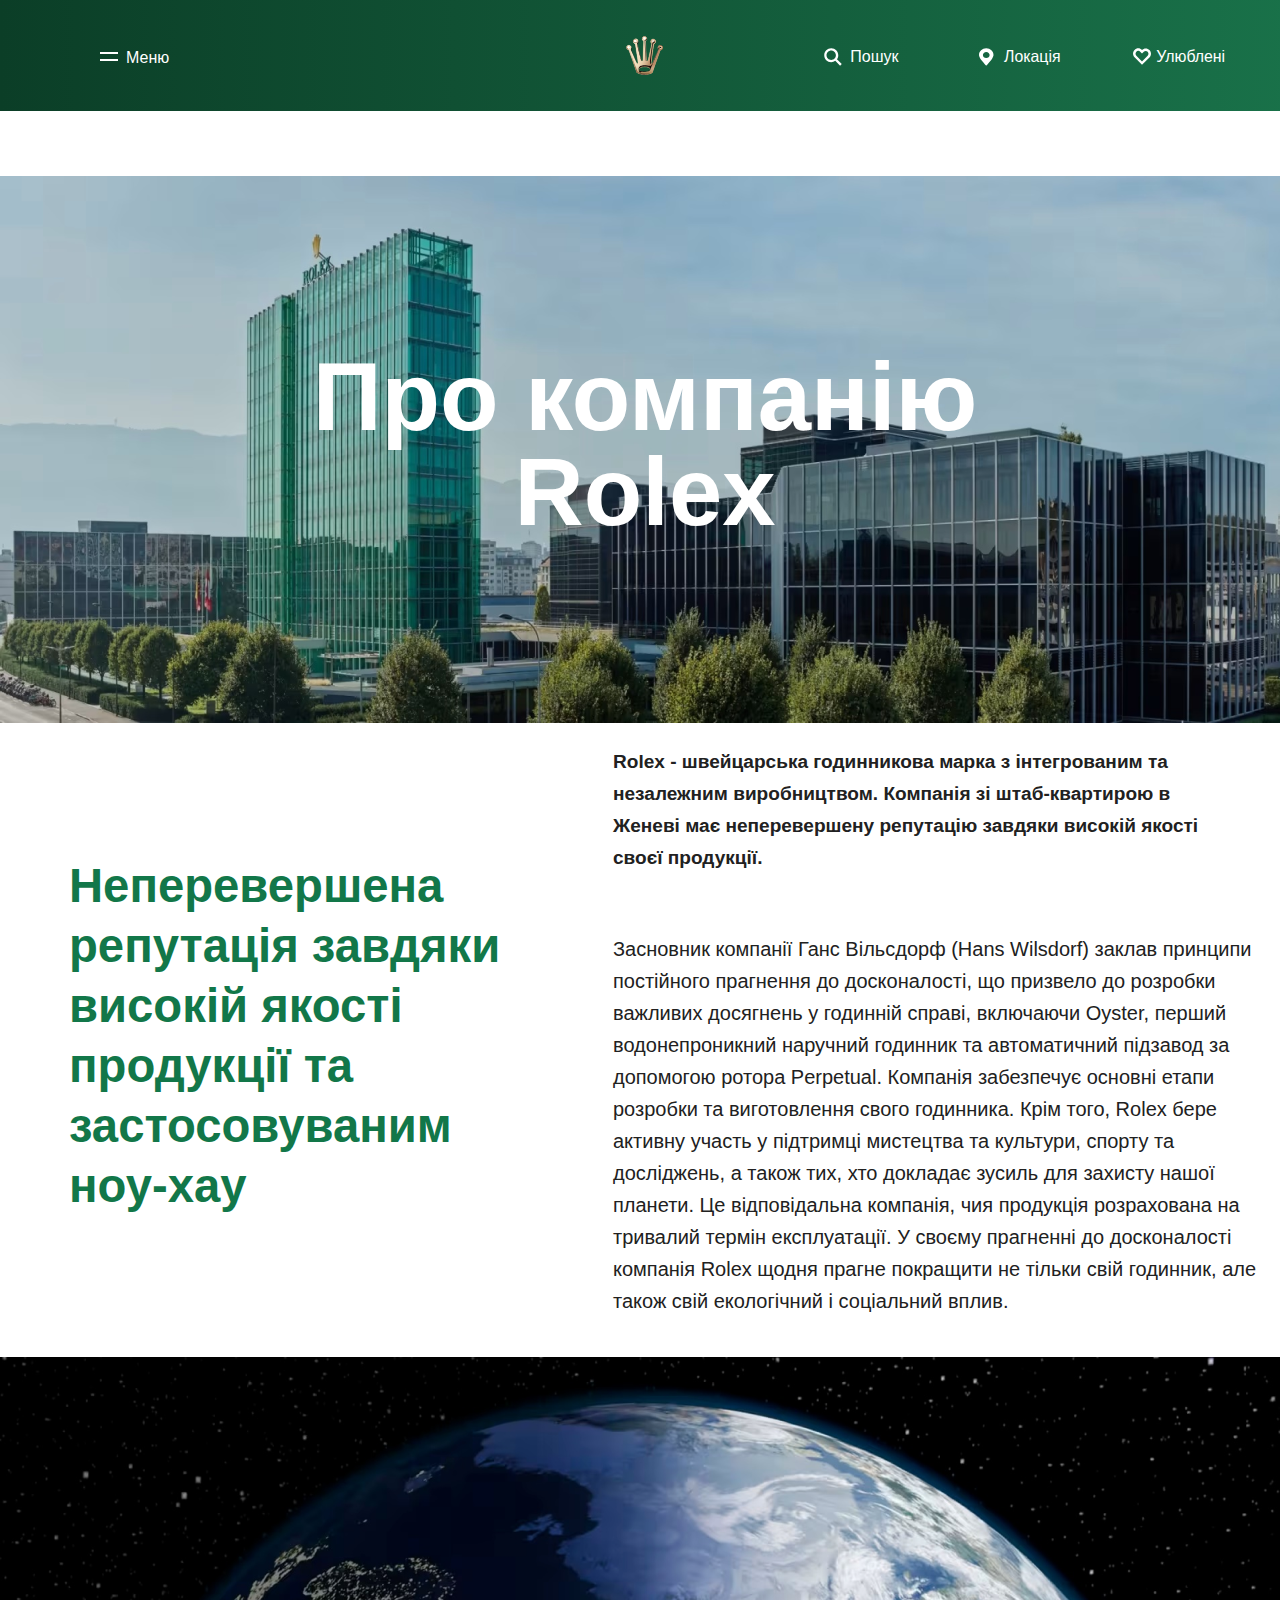
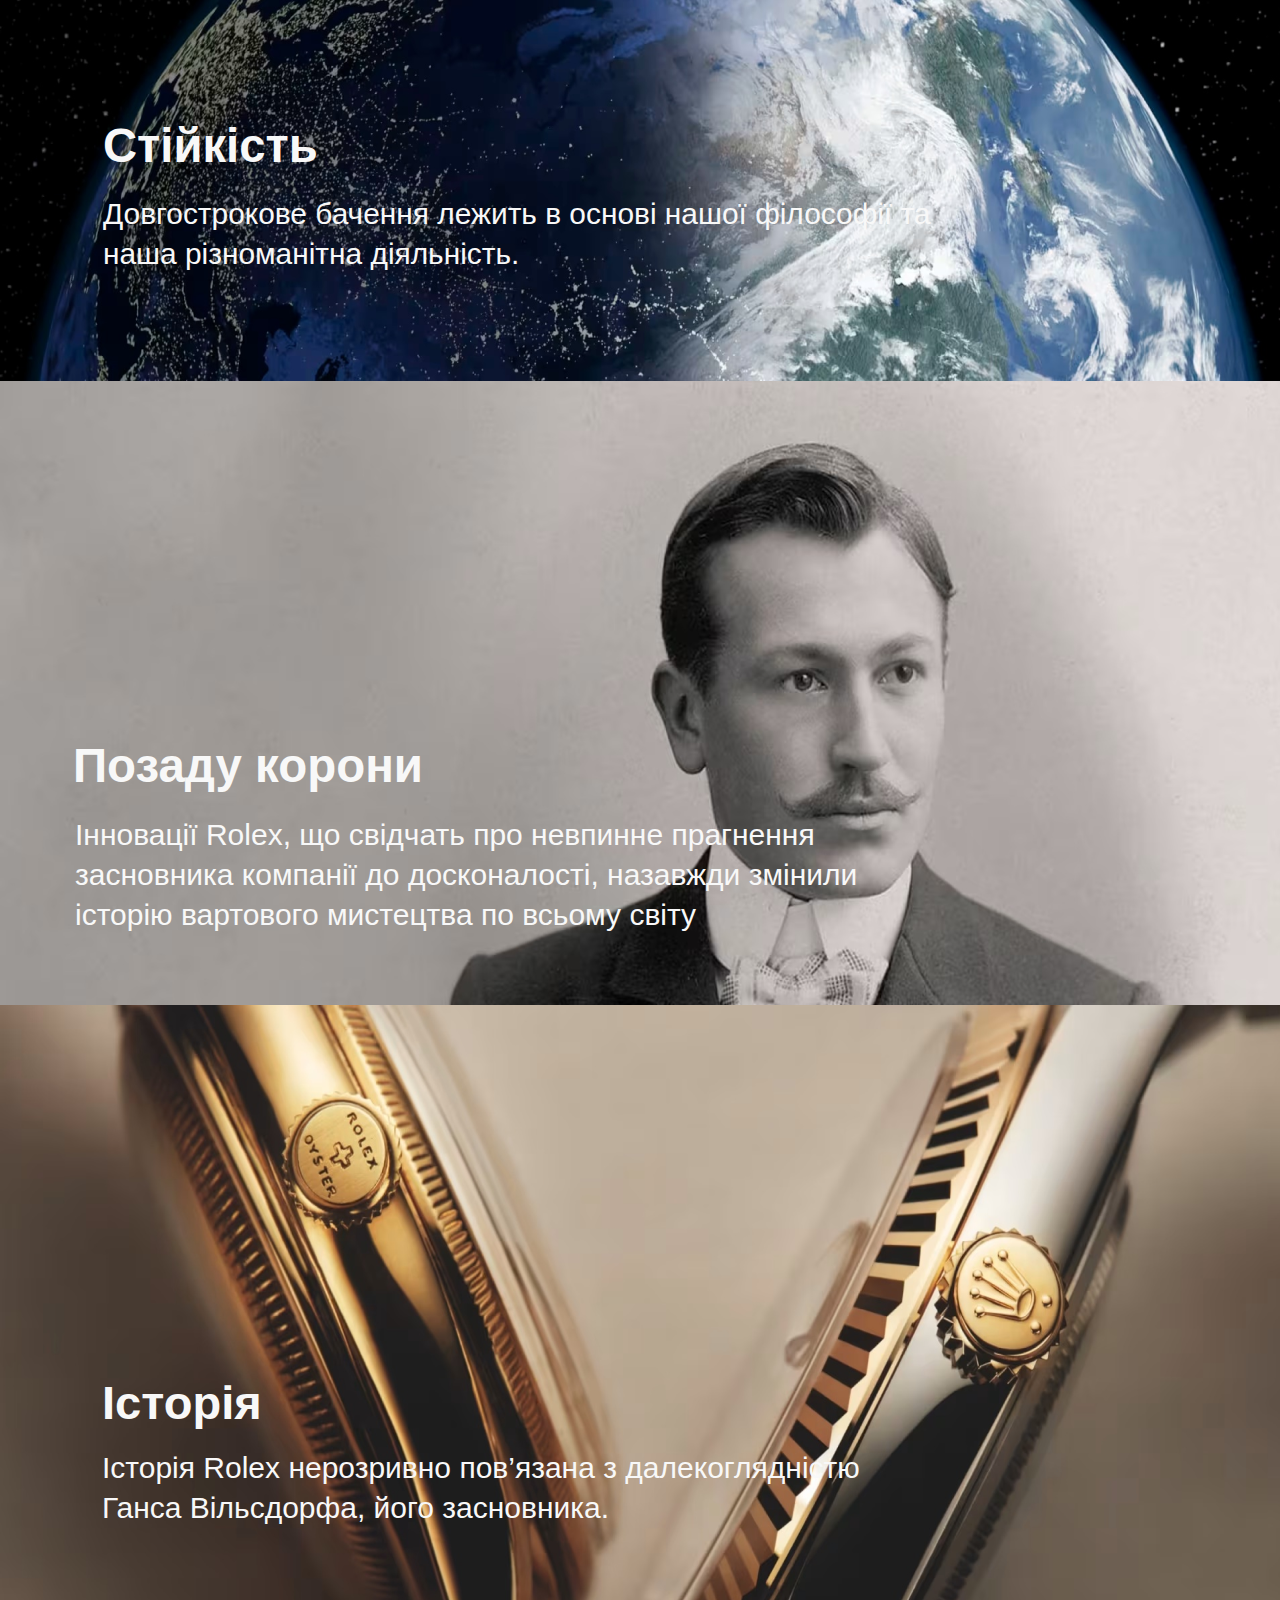
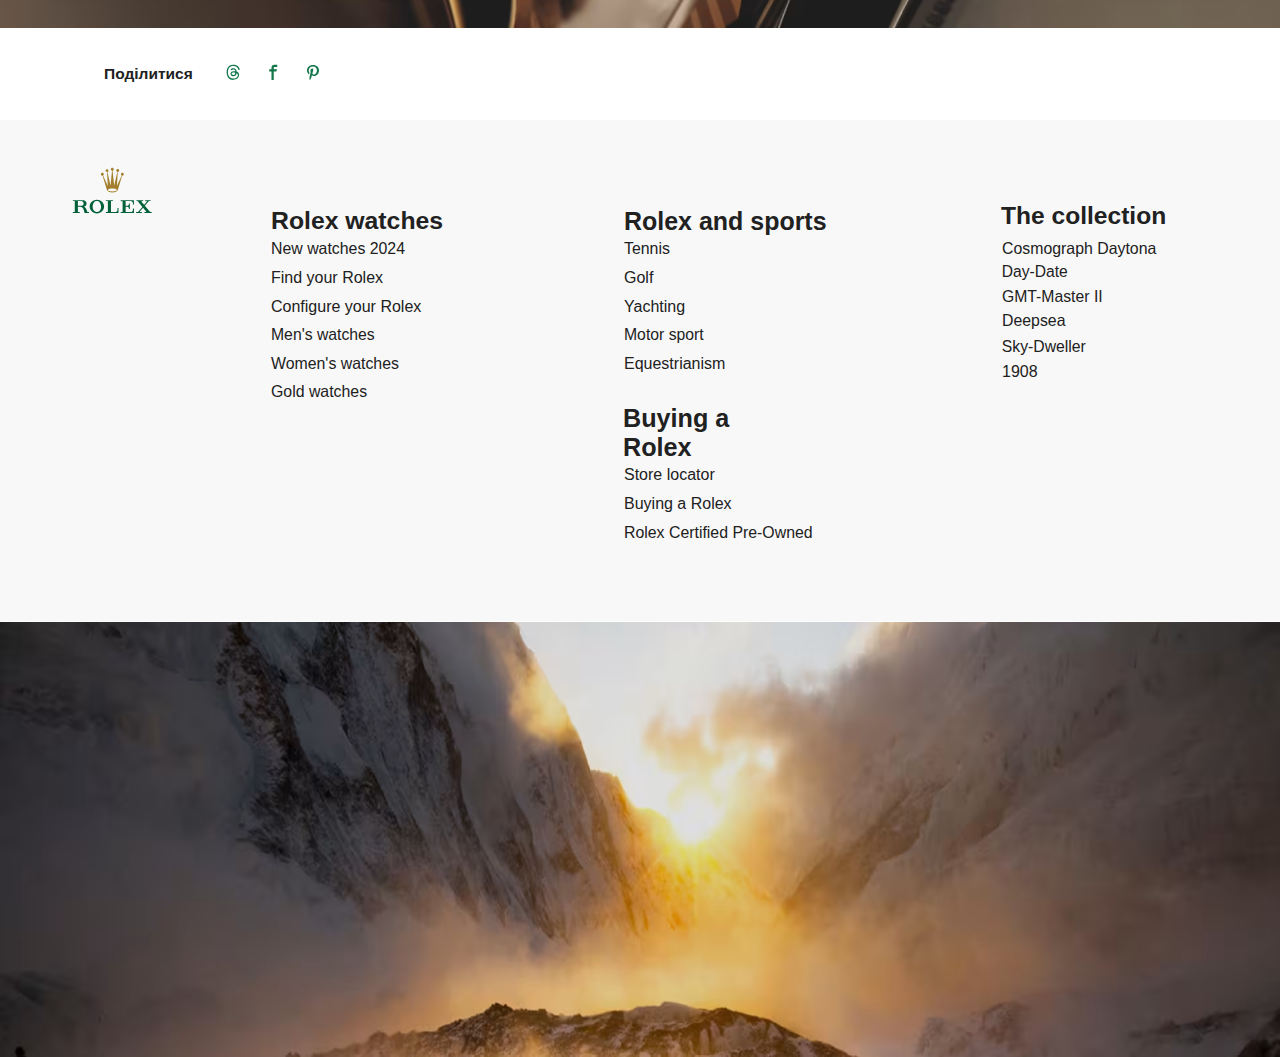
==== commit ffb41361: "processed a code" ====
--- a/index2.html
+++ b/index2.html
@@ -40,7 +40,7 @@
 <body>
   <div class="mac-book-air-1">
     <img
-      class="figure-picture-rolex-com-footer-rolex-org-push-cc-69-1587746"
+      class="footer-last"
       src="img2/figure-picture-rolex-com-footer-rolex-org-push-cc-69-15877460.png"
     />
     <div class="futer-2">
@@ -126,7 +126,7 @@
               <div class="buying-a-rolex">Buying a Rolex</div>
             </div>
             <div class="item-link19">
-              <div class="rolex-certified-pre-owned">
+              <div class="rolex-certif">
                 Rolex Certified Pre-Owned
               </div>
             </div>
@@ -140,19 +140,19 @@
     <div class="futer-1">
       <div class="div">Поділитися</div>
       <div class="list5">
-        <div class="item-link-share-this-page-via-threads-open-in-popin">
+        <div class="threads">
           <img class="img" src="img2/img0.svg" />
         </div>
-        <div class="item-link-share-this-page-via-facebook-open-in-popin">
+        <div class="facebook">
           <img class="img2" src="img2/img1.svg" />
         </div>
-        <div class="item-link-share-this-page-via-pinterest-open-in-popin"></div>
+        <div class="pinterest"></div>
         <img class="img3" src="img2/img2.svg" />
       </div>
     </div>
     <div class="aside-3">
       <img
-        class="figure-picture-about-rolex-hub-history-push-1945-oyster-perpetual-datejust-1802-jva-m-126333-0010-1802-jva-002"
+        class="history"
         src="img2/figure-picture-about-rolex-hub-history-push-1945-oyster-perpetual-datejust-1802-jva-m-126333-0010-1802-jva-0020.png"
       />
       <div class="heading-2-history">Історія</div>
@@ -163,7 +163,7 @@
     </div>
     <div class="aside-2">
       <img
-        class="figure-picture-about-rolex-hub-behind-the-crown-push-hans-wilsdorf-young"
+        class="behind-the-crown"
         src="img2/figure-picture-about-rolex-hub-behind-the-crown-push-hans-wilsdorf-young0.png"
       />
       <div class="heading-2-behind-the-crown">Позаду корони</div>
@@ -178,7 +178,7 @@
     </div>
     <div class="aside-1">
       <img
-        class="figure-picture-about-rolex-hub-sustainability-push-v-4-gettyimages-85758322"
+        class="sustainability"
         src="img2/figure-picture-about-rolex-hub-sustainability-push-v-4-gettyimages-857583220.png"
       />
       <div class="heading-2-sustainability">Стійкість</div>
@@ -194,7 +194,7 @@
         виробництвом. Компанія зі штаб-квартирою в Женеві має неперевершену
         репутацію завдяки високій якості своєї продукції.
       </div>
-      <div class="hans-wilsdorf-oyster-perpetual-rolex-rolex">
+      <div class="wilsdorf">
         Засновник компанії Ганс Вільсдорф (Hans Wilsdorf) заклав принципи
         постійного прагнення до досконалості, що призвело до розробки важливих
         досягнень у годинній справі, включаючи Oyster, перший водонепроникний
@@ -215,7 +215,7 @@
     <div class="header">
       <div class="figure">
         <img
-          class="picture-about-rolex-hub-cover-aca-202310-cw-0002"
+          class="about-rolex"
           src="img2/picture-about-rolex-hub-cover-aca-202310-cw-00020.png"
         />
       </div>
--- a/style2.css
+++ b/style2.css
@@ -8,7 +8,7 @@
   position: relative;
   overflow: hidden;
 }
-.figure-picture-rolex-com-footer-rolex-org-push-cc-69-1587746 {
+.footer-last {
   position: absolute;
   right: 0px;
   left: 0px;
@@ -614,7 +614,7 @@
   left: 0px;
   top: 57.25px;
 }
-.rolex-certified-pre-owned {
+.rolex-certif {
   color: #212121;
   text-align: left;
   font-family: "Inter-Regular", sans-serif;
@@ -685,7 +685,7 @@
   left: 213.75px;
   top: 34px;
 }
-.item-link-share-this-page-via-threads-open-in-popin {
+.threads {
   width: 32px;
   height: 40px;
   position: absolute;
@@ -701,7 +701,7 @@
   top: 10px;
   overflow: visible;
 }
-.item-link-share-this-page-via-facebook-open-in-popin {
+.facebook {
   width: 32px;
   height: 40px;
   position: absolute;
@@ -717,7 +717,7 @@
   top: 10px;
   overflow: visible;
 }
-.item-link-share-this-page-via-pinterest-open-in-popin {
+.pinterest {
   width: 32px;
   height: 40px;
   position: absolute;
@@ -730,7 +730,7 @@
   height: 16px;
   position: absolute;
   left: 88.25px;
-  top: 5.98px;
+  top: 2px;
   overflow: visible;
 }
 .aside-3 {
@@ -741,7 +741,7 @@
   top: 2604px;
   overflow: hidden;
 }
-.figure-picture-about-rolex-hub-history-push-1945-oyster-perpetual-datejust-1802-jva-m-126333-0010-1802-jva-002 {
+.history {
   position: absolute;
   right: 0px;
   left: 0px;
@@ -790,7 +790,7 @@
   top: 1981px;
   overflow: hidden;
 }
-.figure-picture-about-rolex-hub-behind-the-crown-push-hans-wilsdorf-young {
+.behind-the-crown {
   position: absolute;
   right: 0px;
   left: 0px;
@@ -870,7 +870,7 @@
   top: 1357px;
   overflow: hidden;
 }
-.figure-picture-about-rolex-hub-sustainability-push-v-4-gettyimages-85758322 {
+.sustainability {
   position: absolute;
   right: 0px;
   left: 0px;
@@ -934,7 +934,7 @@
   align-items: center;
   justify-content: flex-start;
 }
-.hans-wilsdorf-oyster-perpetual-rolex-rolex {
+.wilsdorf {
   color: #212121;
   text-align: left;
   font-family: "Inter-Light", sans-serif;
@@ -982,7 +982,7 @@
   bottom: 0px;
   top: 0px;
 }
-.picture-about-rolex-hub-cover-aca-202310-cw-0002 {
+.about-rolex {
   position: absolute;
   right: 0px;
   left: 0px;
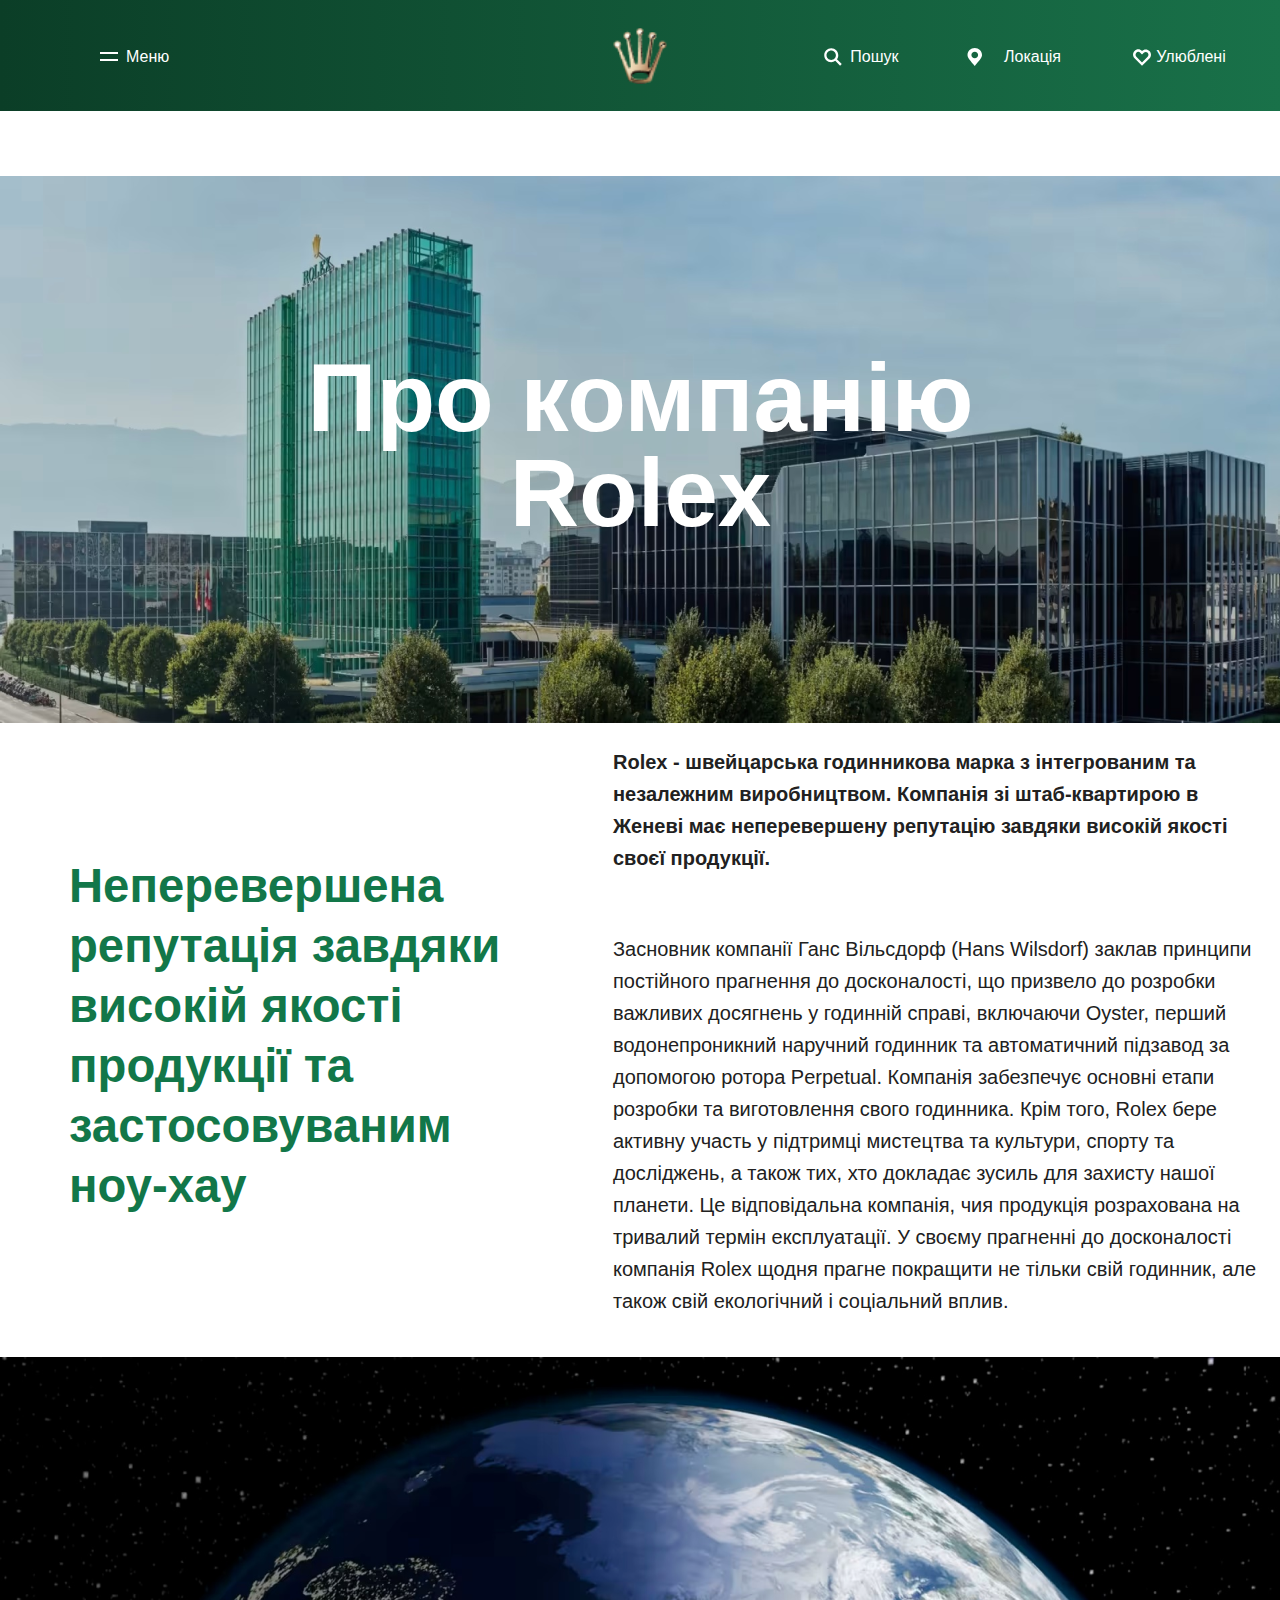
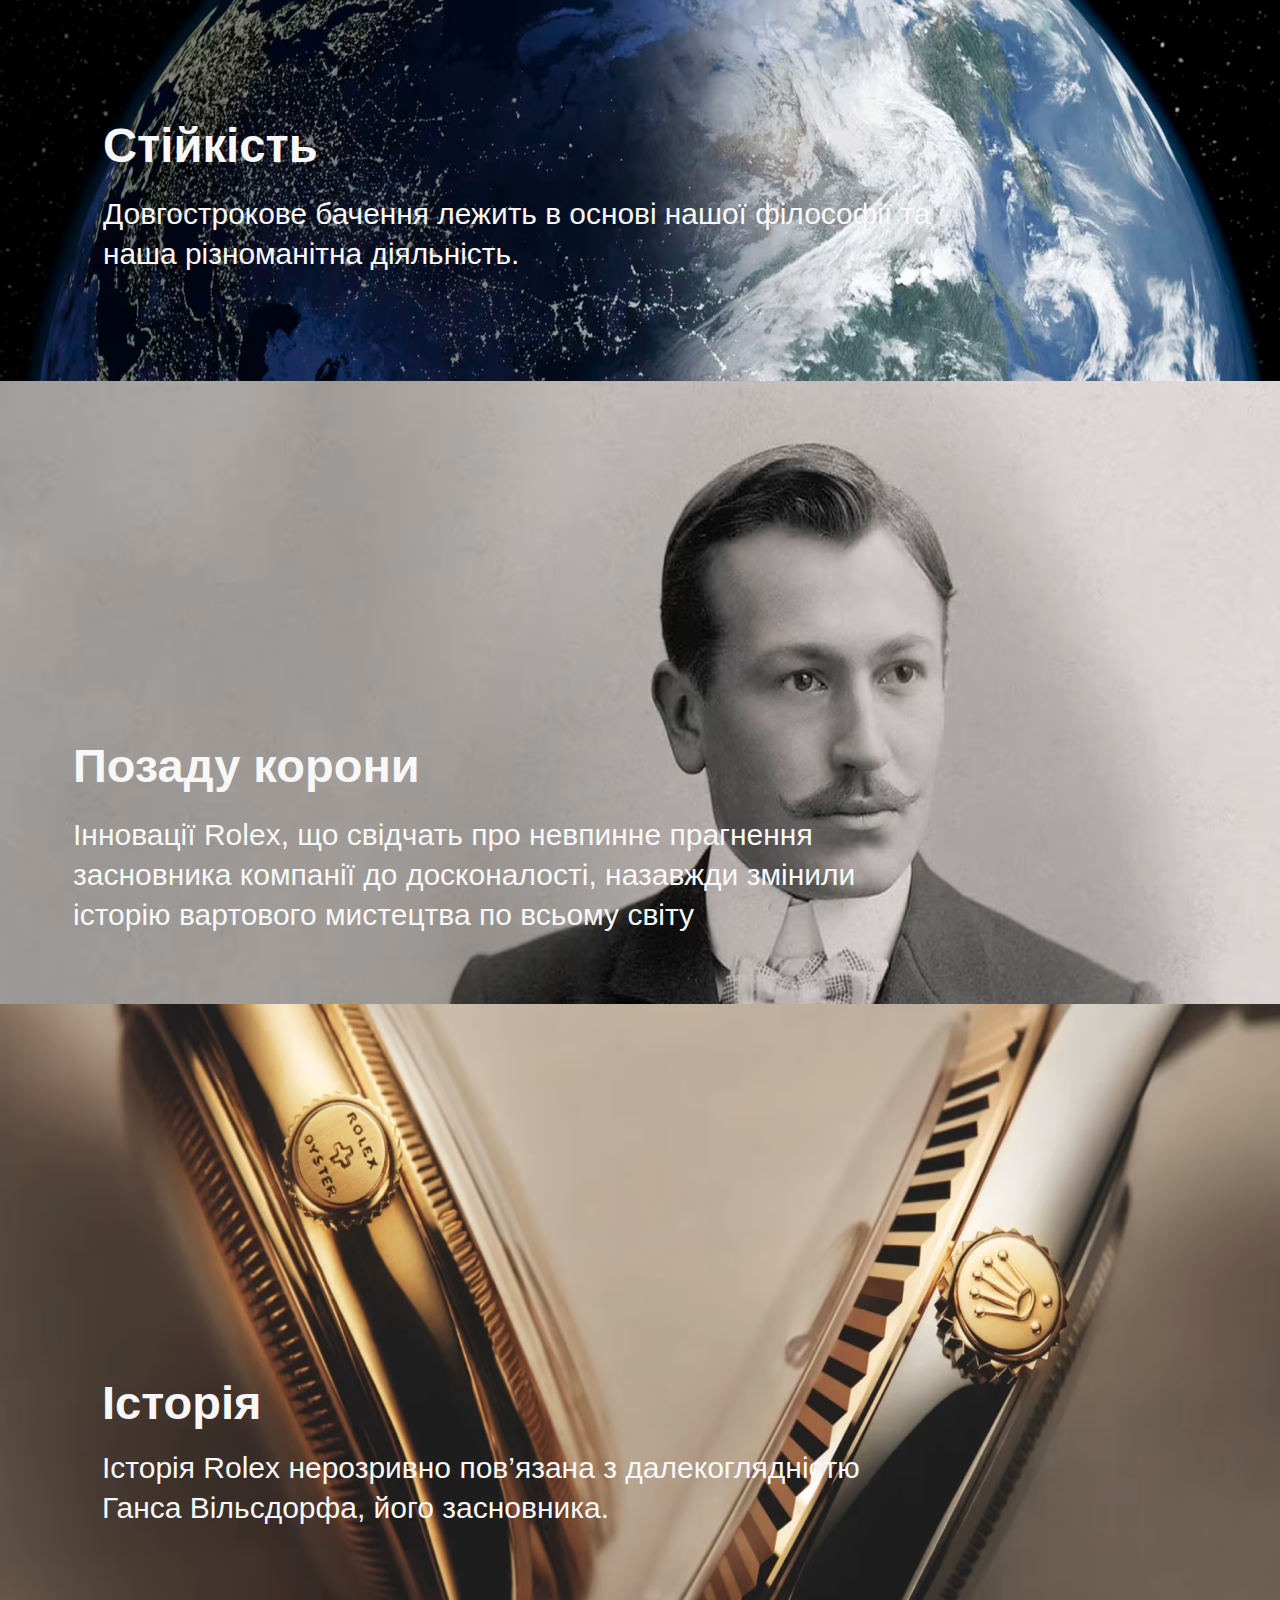
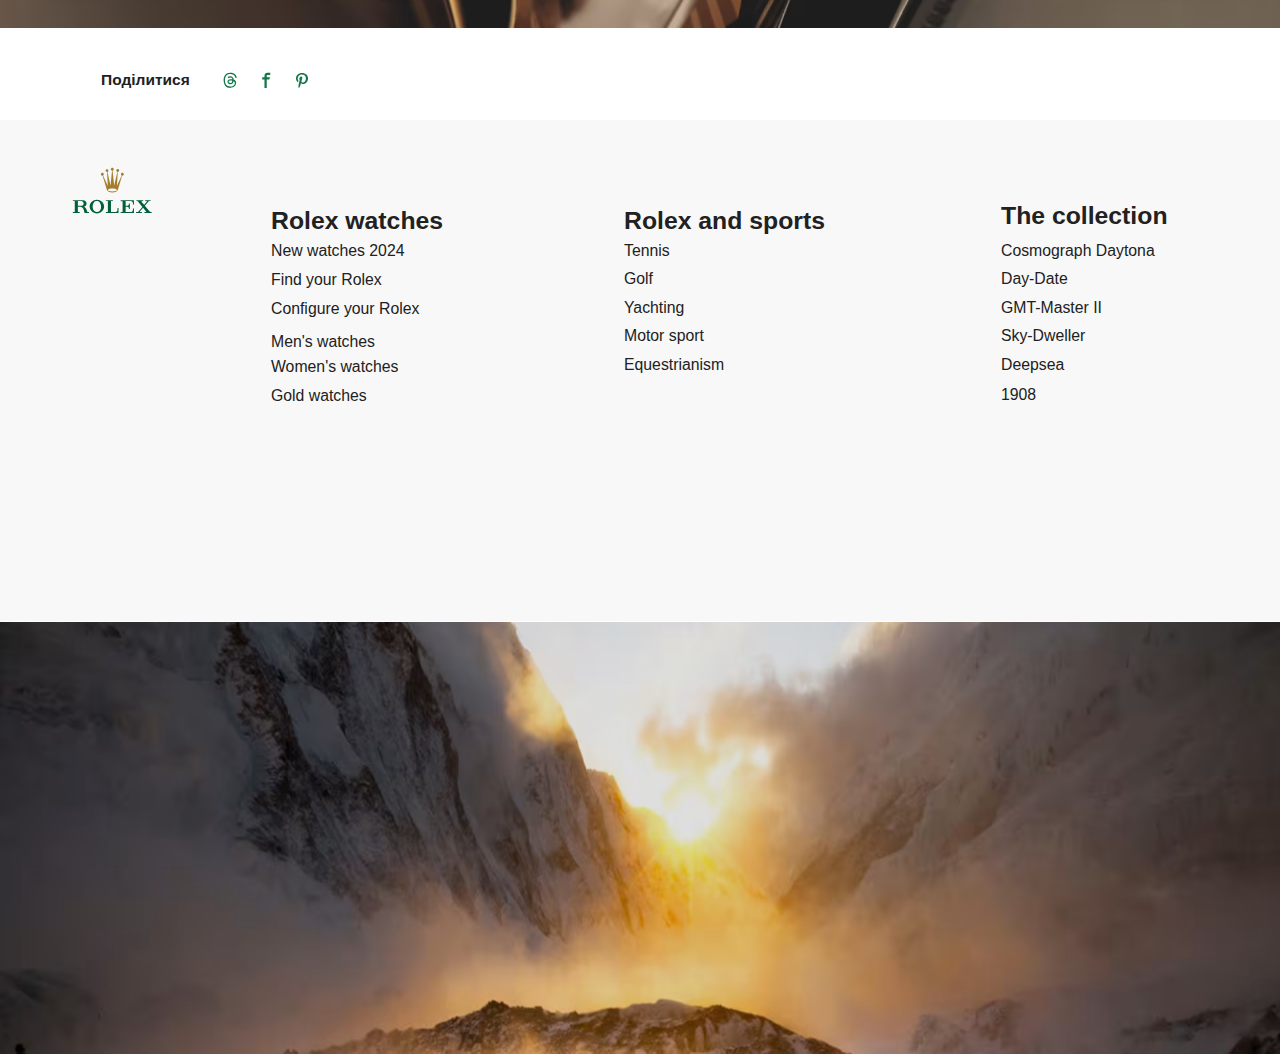
==== commit 04e0b3f0: "change kode to more easer" ====
--- a/index2.html
+++ b/index2.html
@@ -1,264 +1,149 @@
 <!DOCTYPE html>
 <html lang="en">
+
 <head>
   <meta charset="UTF-8">
   <meta http-equiv="X-UA-Compatible" content="IE=edge">
   <meta name="viewport" content="width=device-width, initial-scale=1.0">
-  <link rel="stylesheet" href="./vars.css">
   <link rel="stylesheet" href="./style2.css">
-  
-  
-  <style>
-   a,
-   button,
-   input,
-   select,
-   h1,
-   h2,
-   h3,
-   h4,
-   h5,
-   * {
-       box-sizing: border-box;
-       margin: 0;
-       padding: 0;
-       border: none;
-       text-decoration: none;
-       background: none;
-   
-       -webkit-font-smoothing: antialiased;
-   }
-   
-   menu, ol, ul {
-       list-style-type: none;
-       margin: 0;
-       padding: 0;
-   }
-   </style>
-  <title>Document</title>
+  <title>Rolex</title>
 </head>
+
 <body>
-  <div class="mac-book-air-1">
-    <img
-      class="footer-last"
-      src="img2/figure-picture-rolex-com-footer-rolex-org-push-cc-69-15877460.png"
-    />
-    <div class="futer-2">
-      <div class="section-svg">
-        <img class="vector" src="img2/vector0.svg" />
-        <img class="group" src="img2/group0.svg" />
-      </div>
-      <div class="nav-list">
-        <div class="item">
-          <div class="link">
-            <div class="rolex-watches">Rolex watches</div>
-          </div>
-          <div class="list">
-            <div class="item-link">
-              <div class="new-watches-2024">New watches 2024</div>
-            </div>
-            <div class="item-link2">
-              <div class="find-your-rolex">Find your Rolex</div>
-            </div>
-            <div class="item-link3">
-              <div class="configure-your-rolex">Configure your Rolex</div>
-            </div>
-            <div class="item-link4">
-              <div class="men-s-watches">Men&#039;s watches</div>
-            </div>
-            <div class="item-link5">
-              <div class="women-s-watches">Women&#039;s watches</div>
-            </div>
-            <div class="item-link6">
-              <div class="gold-watches">Gold watches</div>
-            </div>
-          </div>
-        </div>
-        <div class="item2">
-          <div class="link2">
-            <div class="the-collection">The collection</div>
-          </div>
-          <div class="list2">
-            <div class="item-link7">
-              <div class="cosmograph-daytona">Cosmograph Daytona</div>
-            </div>
-            <div class="item-link8">
-              <div class="day-date">Day-Date</div>
-            </div>
-            <div class="item-link9">
-              <div class="sky-dweller">Sky-Dweller</div>
-            </div>
-            <div class="gmt-master-ii">GMT-Master II</div>
-            <div class="item-link10"></div>
-            <div class="deepsea">Deepsea</div>
-            <div class="item-link11"></div>
-            <div class="_1908">1908</div>
-          </div>
-        </div>
-        <div class="item3">
-          <div class="link">
-            <div class="rolex-and-sports">Rolex and sports</div>
-          </div>
-          <div class="list3">
-            <div class="item-link12">
-              <div class="tennis">Tennis</div>
-            </div>
-            <div class="item-link13">
-              <div class="golf">Golf</div>
-            </div>
-            <div class="item-link14">
-              <div class="yachting">Yachting</div>
-            </div>
-            <div class="item-link15">
-              <div class="motor-sport">Motor sport</div>
-            </div>
-            <div class="item-link16">
-              <div class="equestrianism">Equestrianism</div>
-            </div>
-          </div>
-        </div>
-        <div class="item4">
-          <div class="list4">
-            <div class="item-link17">
-              <div class="store-locator">Store locator</div>
-            </div>
-            <div class="item-link18">
-              <div class="buying-a-rolex">Buying a Rolex</div>
-            </div>
-            <div class="item-link19">
-              <div class="rolex-certif">
-                Rolex Certified Pre-Owned
-              </div>
-            </div>
-          </div>
-        </div>
-        <div class="link3">
-          <div class="buying-a-rolex2">Buying a Rolex</div>
-        </div>
-      </div>
+
+  <header>
+    <div class="menu">
+      <div class="menut">Меню</div>
+      <img class="menup" src="img/svg0.svg" />
     </div>
-    <div class="futer-1">
-      <div class="div">Поділитися</div>
-      <div class="list5">
-        <div class="threads">
-          <img class="img" src="img2/img0.svg" />
-        </div>
-        <div class="facebook">
-          <img class="img2" src="img2/img1.svg" />
-        </div>
-        <div class="pinterest"></div>
-        <img class="img3" src="img2/img2.svg" />
-      </div>
+    <img class="logo" src="logo.png"/>
+    <div class="poshyk">
+      <img class="poshykp" src="img/svg2.svg" />
+      <div class="poshykt">Пошук</div>
     </div>
-    <div class="aside-3">
-      <img
-        class="history"
-        src="img2/figure-picture-about-rolex-hub-history-push-1945-oyster-perpetual-datejust-1802-jva-m-126333-0010-1802-jva-0020.png"
-      />
-      <div class="heading-2-history">Історія</div>
-      <div class="rolex">
-        Історія Rolex нерозривно пов’язана з далекоглядністю Ганса Вільсдорфа,
-        його засновника.
-      </div>
+    <div class="lokacia">
+      <div class="lokaciat">Локація</div>
+      <img class="lokaciap" src="img/vector13.svg" />
     </div>
-    <div class="aside-2">
-      <img
-        class="behind-the-crown"
-        src="img2/figure-picture-about-rolex-hub-behind-the-crown-push-hans-wilsdorf-young0.png"
-      />
-      <div class="heading-2-behind-the-crown">Позаду корони</div>
-      <div class="rolex2">
-        Інновації Rolex, що свідчать про невпинне прагнення засновника компанії до
-        досконалості, назавжди змінили історію вартового мистецтва по всьому світу
-      </div>
-      <div class="link-discover-more">
-        <div class="discover-more">Discover more</div>
-        <img class="img4" src="img2/img3.svg" />
-      </div>
+    <div class="like">
+      <div class="liket">Улюблені</div>
+      <img class="likep" src="img/img3.svg" />
     </div>
-    <div class="aside-1">
-      <img
-        class="sustainability"
-        src="img2/figure-picture-about-rolex-hub-sustainability-push-v-4-gettyimages-857583220.png"
-      />
-      <div class="heading-2-sustainability">Стійкість</div>
-      <div class="div2">
-        Довгострокове бачення лежить в основі нашої філософії та
-        <br />
-        наша різноманітна діяльність.
-      </div>
+  </header>
+
+  <div class="pro">
+    <div class="pro1">
+      <img class="pro2" src="img2/picture-about-rolex-hub-cover-aca-202310-cw-00020.png" />
     </div>
-    <div class="section">
-      <div class="rolex3">
-        Rolex - швейцарська годинникова марка з інтегрованим та незалежним
-        виробництвом. Компанія зі штаб-квартирою в Женеві має неперевершену
-        репутацію завдяки високій якості своєї продукції.
-      </div>
-      <div class="wilsdorf">
-        Засновник компанії Ганс Вільсдорф (Hans Wilsdorf) заклав принципи
-        постійного прагнення до досконалості, що призвело до розробки важливих
-        досягнень у годинній справі, включаючи Oyster, перший водонепроникний
-        наручний годинник та автоматичний підзавод за допомогою ротора Perpetual.
-        Компанія забезпечує основні етапи розробки та виготовлення свого
-        годинника. Крім того, Rolex бере активну участь у підтримці мистецтва та
-        культури, спорту та досліджень, а також тих, хто докладає зусиль для
-        захисту нашої планети. Це відповідальна компанія, чия продукція
-        розрахована на тривалий термін експлуатації. У своєму прагненні до
-        досконалості компанія Rolex щодня прагне покращити не тільки свій
-        годинник, але також свій екологічний і соціальний вплив.
-      </div>
-      <div class="div3">
-        Неперевершена репутація завдяки високій якості продукції та застосовуваним
-        ноу-хау
-      </div>
-    </div>
-    <div class="header">
-      <div class="figure">
-        <img
-          class="about-rolex"
-          src="img2/picture-about-rolex-hub-cover-aca-202310-cw-00020.png"
-        />
-      </div>
-      <div class="hgroup">
-        <div class="heading-1-about-rolex">Про компанію Rolex</div>
-      </div>
-    </div>
-    <div class="background">
-      <div class="list-item-button">
-        <div class="div4">Меню</div>
-        <img class="svg" src="img2/svg0.svg" />
-      </div>
-      <div class="figure-link-go-to-home-page">
-        <div class="svg2">
-          <img class="vector2" src="img2/vector1.svg" />
-          <img class="vector3" src="img2/vector2.svg" />
-          <img class="vector4" src="img2/vector3.svg" />
-          <img class="vector5" src="img2/vector4.svg" />
-          <img class="vector6" src="img2/vector5.svg" />
-          <img class="vector7" src="img2/vector6.svg" />
-          <img class="vector8" src="img2/vector7.svg" />
-          <img class="vector9" src="img2/vector8.svg" />
-          <img class="vector10" src="img2/vector9.svg" />
-          <img class="group2" src="img2/group1.svg" />
-          <img class="vector11" src="img2/vector10.svg" />
-          <img class="vector12" src="img2/vector11.svg" />
-          <img class="vector13" src="img2/vector12.svg" />
-        </div>
-      </div>
-      <div class="item-button">
-        <img class="svg3" src="img2/svg2.svg" />
-        <div class="div5">Пошук</div>
-      </div>
-      <div class="item-link20">
-        <div class="div6">Локація</div>
-        <img class="vector14" src="img2/vector13.svg" />
-      </div>
-      <div class="item-link21">
-        <div class="div7">Улюблені</div>
-        <img class="img5" src="img2/img4.svg" />
-      </div>
+    <div class="pro3">
+      <div class="pro4">Про компанію Rolex</div>
     </div>
   </div>
-  
+
+  <div class="his">
+    <div class="his1">
+      Rolex - швейцарська годинникова марка з інтегрованим та незалежним
+      виробництвом. Компанія зі штаб-квартирою в Женеві має неперевершену
+      репутацію завдяки високій якості своєї продукції.
+    </div>
+    <div class="his2">
+      Засновник компанії Ганс Вільсдорф (Hans Wilsdorf) заклав принципи
+      постійного прагнення до досконалості, що призвело до розробки важливих
+      досягнень у годинній справі, включаючи Oyster, перший водонепроникний
+      наручний годинник та автоматичний підзавод за допомогою ротора Perpetual.
+      Компанія забезпечує основні етапи розробки та виготовлення свого
+      годинника. Крім того, Rolex бере активну участь у підтримці мистецтва та
+      культури, спорту та досліджень, а також тих, хто докладає зусиль для
+      захисту нашої планети. Це відповідальна компанія, чия продукція
+      розрахована на тривалий термін експлуатації. У своєму прагненні до
+      досконалості компанія Rolex щодня прагне покращити не тільки свій
+      годинник, але також свій екологічний і соціальний вплив.
+    </div>
+    <div class="his3">
+      Неперевершена репутація завдяки високій якості продукції та застосовуваним
+      ноу-хау
+    </div>
+  </div>
+
+  <div class="sus">
+    <img class="sus1" src="img2/figure-picture-about-rolex-hub-sustainability-push-v-4-gettyimages-857583220.png" />
+    <div class="sus2">Стійкість</div>
+    <div class="sus3">
+      Довгострокове бачення лежить в основі нашої філософії та
+      <br />
+      наша різноманітна діяльність.
+    </div>
+  </div>
+
+  <div class="beh">
+    <img class="beh1" src="img2/figure-picture-about-rolex-hub-behind-the-crown-push-hans-wilsdorf-young0.png" />
+    <div class="beh2">Позаду корони</div>
+    <div class="beh3">
+      Інновації Rolex, що свідчать про невпинне прагнення засновника компанії до
+      досконалості, назавжди змінили історію вартового мистецтва по всьому світу
+    </div>
+  </div>
+
+  <div class="hans">
+    <img class="hans1"
+      src="img2/figure-picture-about-rolex-hub-history-push-1945-oyster-perpetual-datejust-1802-jva-m-126333-0010-1802-jva-0020.png" />
+    <div class="hans2">Історія</div>
+    <div class="hans3">
+      Історія Rolex нерозривно пов’язана з далекоглядністю Ганса Вільсдорфа,
+      його засновника.
+    </div>
+  </div>
+  <div class="futer-1">
+    <div class="share">Поділитися</div>
+    <div class="program">
+        <img class="pinterest" src="img/img0.svg" />
+        <img class="facebook" src="img/img1.svg" />
+        <img class="threads" src="img/img2.svg" />
+    </div>
+</div>
+<div class="futer-2">
+    <div class="logof">
+        <img class="logof1" src="img/vector0.svg" />
+        <img class="logof2" src="img/group0.svg" />
+    </div>
+
+    <div class="futert">
+        <div class="rolex-watches">
+            <div class="rolex-watches1">Rolex watches</div>
+            <div class="rolex-watches2">
+                <div class="new-watches-2024">New watches 2024</div>
+                <div class="find-your-rolex">Find your Rolex</div>
+                <div class="configure-your-rolex">Configure your Rolex</div>
+                <div class="men-s-watches">Men&#039;s watches</div>
+                <div class="women-s-watches">Women&#039;s watches</div>
+                <div class="gold-watches">Gold watches</div>
+            </div>
+        </div>
+        <div class="thecollection">
+            <div class="thecollection1">The collection</div>
+            <div class="thecollection2">
+                <div class="cosmograph-daytonaf">Cosmograph Daytona</div>
+                <div class="day-datef">Day-Date</div>
+                <div class="sky-dwellerf">Sky-Dweller</div>
+                <div class="gmt-master-iif">GMT-Master II</div>
+                <div class="deepseaf">Deepsea</div>
+                <div class="_1908f">1908</div>
+            </div>
+        </div>
+        <div class="sport">
+            <div class="sport1">Rolex and sports</div>
+            <div class="sport2">
+                    <div class="tennis">Tennis</div>
+                    <div class="golf">Golf</div>
+                    <div class="yachting">Yachting</div>
+                    <div class="motor-sport">Motor sport</div>
+                    <div class="equestrianism">Equestrianism</div>
+                </div>
+            </div>
+        </div>
+    </div>
+</div>
+<img class="picture" src="img/figure-picture-rolex-com-footer-rolex-org-push-cc-69-15877460.png" />
 </body>
+
 </html>--- a/style2.css
+++ b/style2.css
@@ -1,22 +1,388 @@
-.mac-book-air-1,
-.mac-book-air-1 * {
-  box-sizing: border-box;
-}
-.mac-book-air-1 {
-  background: #ffffff;
-  height: 4257px;
-  position: relative;
+header {
+  background: linear-gradient(90deg,
+      rgba(11, 62, 39, 1) 0%,
+      rgba(25, 113, 73, 1) 100%);
+  width: 100%;
+  height: 111px;
+  position: absolute;
+  left: 0px;
+  top: 0px;
+}
+
+.menut,
+.poshykt,
+.lokaciat,
+.liket {
+  color: #ffffff;
+  text-align: left;
+  font-family: "Inter-Regular", sans-serif;
+  font-size: 16px;
+  line-height: 22px;
+  font-weight: 400;
+  position: absolute;
+  top: 7px;
+  height: 24px;
+  display: flex;
+  align-items: center;
+  justify-content: flex-start;
+}
+
+.menup,
+.poshykp,
+.lokaciap,
+.likep {
+  width: 18px;
+  height: 18px;
+  position: absolute;
+  left: 8px;
+  top: 10px;
+  overflow: visible;
+}
+
+.menu {
+  width: 102px;
+  height: 36px;
+  position: absolute;
+  left: 92px;
+  top: 38px;
+}
+
+.menut {
+  left: 34px;
+  width: 55px;
+}
+
+.logo {
+  width: 52.9px;
+  height: 56px;
+  position: absolute;
+  left: 50%;
+  translate: -50% -50%;
+  top: 50%;
+}
+
+.poshyk {
+  width: 95.64px;
+  height: 38px;
+  position: absolute;
+  left: 816px;
+  top: 38px;
+}
+
+.poshykt {
+  left: 34.25px;
+  width: 53.59px;
+}
+
+.lokacia {
+  height: 38px;
+  position: absolute;
+  right: 210px;
+  left: 958px;
+  top: 38px;
+}
+
+.lokaciat {
+  left: 46px;
+  width: 66px;
+}
+
+.like {
+  height: 38px;
+  position: absolute;
+  right: 47px;
+  left: 1125px;
+  top: 38px;
+}
+
+.liket {
+  left: 31.25px;
+  width: 78.08px;
+}
+
+.pro {
+  width: 100%;
+  height: 547px;
+  position: absolute;
+  left: 0px;
+  top: 176px;
   overflow: hidden;
 }
-.footer-last {
-  position: absolute;
-  right: 0px;
-  left: 0px;
-  bottom: 0px;
-  top: 3822px;
+
+.pro1 {
+  background: #000000;
+  position: absolute;
+}
+
+.pro2 {
+  position: absolute;
   overflow: hidden;
   object-fit: cover;
 }
+
+.pro3 {
+  height: 214px;
+  position: absolute;
+  right: 297px;
+  left: 298px;
+  top: 167px;
+}
+
+.pro4 {
+  color: #ffffff;
+  text-align: center;
+  font-family: "Inter-Bold", sans-serif;
+  font-size: 96px;
+  line-height: 95px;
+  font-weight: 700;
+  position: absolute;
+  left: 50%;
+  translate: -50%;
+  top: 28px;
+  width: 694px;
+  height: 147px;
+  display: flex;
+  align-items: center;
+  justify-content: center;
+}
+
+.his {
+  width: 100%;
+  position: absolute;
+  left: 0px;
+  bottom: 2900px;
+  top: 723px;
+}
+
+.his1,
+.his2 {
+  color: #212121;
+  text-align: left;
+  font-family: "Inter-Bold", sans-serif;
+  font-size: 20px;
+  line-height: 32px;
+  position: absolute;
+  left: 613px;
+  display: flex;
+  align-items: center;
+  justify-content: flex-start;
+}
+
+.his1 {
+  font-weight: 700;
+  top: 23px;
+  width: 618px;
+  height: 127px;
+}
+
+.his2 {
+  font-weight: 300;
+  top: 192px;
+  width: 652px;
+  height: 419px;
+}
+
+.his3 {
+  color: #127749;
+  text-align: left;
+  font-family: "Inter-Bold", sans-serif;
+  font-size: 47.265625px;
+  line-height: 60px;
+  font-weight: 700;
+  position: absolute;
+  left: 69px;
+  top: 163px;
+  width: 469px;
+  height: 299px;
+  display: flex;
+  align-items: center;
+  justify-content: flex-start;
+}
+
+.sus {
+  width: 100%;
+  position: absolute;
+  left: 0px;
+  bottom: 2276px;
+  top: 1357px;
+}
+
+.sus1 {
+  position: absolute;
+}
+
+.sus2,
+.sus3 {
+  color: #f8f8f8;
+  text-align: left;
+  font-family: "Inter-Bold", sans-serif;
+  position: absolute;
+  left: 103px;
+  display: flex;
+  align-items: center;
+  justify-content: flex-start;
+}
+
+.sus2 {
+  font-size: 47.265625px;
+  line-height: 60px;
+  font-weight: 700;
+  top: 359px;
+  width: 317.76px;
+  height: 60px;
+}
+
+.sus3 {
+  font-size: 29.8828125px;
+  line-height: 40.02px;
+  font-weight: 300;
+  top: 435px;
+  width: 895px;
+  height: 84px;
+}
+
+.beh {
+  width: 1289px;
+  position: absolute;
+  left: 0px;
+  bottom: 1652px;
+  top: 1981px;
+
+}
+
+.beh1 {
+  position: absolute;
+}
+
+.beh2,
+.beh3 {
+  color: #f8f8f8;
+  text-align: left;
+  font-family: "Inter-Bold", sans-serif;
+  position: absolute;
+  left: 73px;
+  display: flex;
+  align-items: center;
+  justify-content: flex-start;
+}
+
+.beh2 {
+  font-size: 47px;
+  line-height: 60px;
+  font-weight: 700;
+  top: 355px;
+  width: 407.01px;
+  height: 60px;
+}
+
+.beh3 {
+  font-size: 30px;
+  line-height: 40.02px;
+  font-weight: 300;
+  top: 432px;
+  width: 810px;
+  height: 124px;
+}
+
+.hans {
+  width: 1289px;
+  position: absolute;
+  left: 0px;
+  bottom: 1029px;
+  top: 2604px;
+}
+
+.hans1 {
+  position: absolute;
+}
+
+.hans2,
+.hans3 {
+  color: #f8f8f8;
+  text-align: left;
+  font-family: "Inter-Bold", sans-serif;
+  position: absolute;
+  left: 102px;
+  display: flex;
+  align-items: center;
+  justify-content: flex-start;
+}
+
+.hans2 {
+  font-size: 47px;
+  line-height: 60px;
+  font-weight: 700;
+  top: 369px;
+  width: 169.36px;
+  height: 60px;
+}
+
+.hans3 {
+  font-size: 30px;
+  line-height: 40.02px;
+  font-weight: 300;
+  top: 442px;
+  width: 797.58px;
+  height: 84.01px;
+}
+
+.futer-1 {
+  background: #ffffff;
+  height: 92px;
+  position: absolute;
+  right: 0px;
+  left: 0px;
+  top: 3228px;
+  overflow: auto;
+}
+
+.share {
+  color: #212121;
+  text-align: left;
+  font-family: "Inter-Bold", sans-serif;
+  font-size: 15.5px;
+  line-height: 22px;
+  font-weight: 700;
+  position: absolute;
+  left: 101px;
+  top: 34.48px;
+  width: 97px;
+  height: 36px;
+  display: flex;
+  align-items: center;
+  justify-content: flex-start;
+}
+
+.program {
+  width: 232px;
+  height: 24px;
+  position: absolute;
+  left: 213.75px;
+  top: 34px;
+}
+
+.pinterest,
+.facebook,
+.threads {
+  width: 16px;
+  height: 16px;
+  position: absolute;
+  top: 10px;
+  overflow: visible;
+}
+
+.pinterest {
+  left: 8px;
+}
+
+.facebook {
+  left: 44px;
+}
+
+.threads {
+  left: 80px;
+}
+
 .futer-2 {
   background: #f8f8f8;
   height: 501px;
@@ -25,14 +391,16 @@
   left: 0px;
   top: 3320px;
 }
-.section-svg {
+
+.logof {
   width: 87.28px;
   height: 50px;
   position: absolute;
   left: 68px;
   top: 46px;
 }
-.vector {
+
+.logof1 {
   width: 27.39%;
   height: 52.03%;
   position: absolute;
@@ -42,7 +410,8 @@
   top: 1.19%;
   overflow: visible;
 }
-.group {
+
+.logof2 {
   width: 98.54%;
   height: 31.18%;
   position: absolute;
@@ -52,1250 +421,225 @@
   top: 65.59%;
   overflow: visible;
 }
-.nav-list {
+
+.new-watches-2024,
+.find-your-rolex,
+.configure-your-rolex,
+.men-s-watches,
+.women-s-watches,
+.gold-watches,
+.cosmograph-daytonaf,
+.day-datef,
+.sky-dwellerf,
+.gmt-master-iif,
+.deepseaf,
+._1908f,
+.tennis,
+.golf,
+.yachting,
+.motor-sport,
+.equestrianism {
+  color: #212121;
+  text-align: left;
+  font-family: "Inter-Regular", sans-serif;
+  font-size: 15.8px;
+  line-height: 29px;
+  font-weight: 400;
+  position: absolute;
+  left: 0px;
+  top: 2px;
+  height: 24px;
+  display: flex;
+  align-items: center;
+  justify-content: flex-start;
+}
+
+.new-watches-2024,
+.find-your-rolex,
+.configure-your-rolex,
+.men-s-watches,
+.women-s-watches,
+.gold-watches,
+.cosmograph-daytonaf,
+.day-datef,
+.sky-dwellerf,
+.gmt-master-iif,
+.deepseaf,
+._1908f,
+.tennis,
+.golf,
+.yachting,
+.motor-sport,
+.equestrianism {
+  height: 29px;
+  position: absolute;
+  left: 0px;
+}
+
+.thecollection1,
+.rolex-watches1,
+.sport1 {
+  color: #212121;
+  text-align: left;
+  font-family: "Inter-Bold", sans-serif;
+  font-size: 24.78125px;
+  line-height: 28.64px;
+  font-weight: 700;
+  position: absolute;
+  left: 0px;
+  top: -5px;
+  width: 250px;
+  height: 38px;
+  display: flex;
+  align-items: center;
+  justify-content: flex-start;
+}
+
+.futert {
   height: 384px;
   position: absolute;
   right: 56px;
   left: 271px;
   top: 87px;
 }
-.item {
+
+.rolex-watches {
   height: 200px;
   position: absolute;
   right: 770px;
   left: 0px;
   top: 0px;
 }
-.link {
-  height: 28.63px;
+
+.rolex-watches2 {
+  height: 171.75px;
   position: absolute;
   right: 7.8px;
   left: 0px;
+  top: 28.62px;
+}
+
+.new-watches-2024 {
+  width: 146px;
   top: 0px;
 }
-.rolex-watches {
-  color: #212121;
-  text-align: left;
-  font-family: "Inter-Bold", sans-serif;
-  font-size: 24.78125px;
-  line-height: 28.64px;
-  font-weight: 700;
-  position: absolute;
-  left: 0px;
-  top: -5px;
-  width: 176.87px;
-  height: 38px;
-  display: flex;
-  align-items: center;
-  justify-content: flex-start;
-}
-.list {
-  height: 171.75px;
-  position: absolute;
-  right: 7.8px;
-  left: 0px;
-  top: 28.62px;
-}
-.item-link {
-  width: 145.39px;
-  height: 28.63px;
-  position: absolute;
-  left: 0px;
-  top: 0px;
-}
-.new-watches-2024 {
-  color: #212121;
-  text-align: left;
-  font-family: "Inter-Regular", sans-serif;
-  font-size: 15.875px;
-  line-height: 28.64px;
-  font-weight: 400;
-  position: absolute;
-  left: 0px;
-  top: 2px;
-  width: 145.59px;
-  height: 24px;
-  display: flex;
-  align-items: center;
-  justify-content: flex-start;
-}
-.item-link2 {
-  width: 117.05px;
-  height: 28.63px;
-  position: absolute;
-  left: 0px;
-  top: 28.63px;
-}
+
 .find-your-rolex {
-  color: #212121;
-  text-align: left;
-  font-family: "Inter-Regular", sans-serif;
-  font-size: 16px;
-  line-height: 28.64px;
-  font-weight: 400;
-  position: absolute;
-  left: 0px;
-  top: 2px;
-  width: 117.25px;
-  height: 24px;
-  display: flex;
-  align-items: center;
-  justify-content: flex-start;
-}
-.item-link3 {
-  width: 159.39px;
-  height: 28.63px;
-  position: absolute;
-  left: 0px;
-  top: 57.25px;
-}
+  width: 117px;
+  top: 29px;
+}
+
 .configure-your-rolex {
-  color: #212121;
-  text-align: left;
-  font-family: "Inter-Regular", sans-serif;
-  font-size: 16px;
-  line-height: 28.64px;
-  font-weight: 400;
-  position: absolute;
-  left: 0px;
-  top: 2px;
-  width: 159.59px;
-  height: 24px;
-  display: flex;
-  align-items: center;
-  justify-content: flex-start;
-}
-.item-link4 {
-  width: 111.73px;
-  height: 28.63px;
-  position: absolute;
-  left: 0px;
-  top: 85.88px;
-}
+  width: 160px;
+  top: 58px;
+}
+
+
 .men-s-watches {
-  color: #212121;
-  text-align: left;
-  font-family: "Inter-Regular", sans-serif;
-  font-size: 15.75px;
-  line-height: 28.64px;
-  font-weight: 400;
-  position: absolute;
-  left: 0px;
-  top: 2px;
-  width: 111.93px;
-  height: 24px;
-  display: flex;
-  align-items: center;
-  justify-content: flex-start;
-}
-.item-link5 {
-  width: 135.78px;
-  height: 28.63px;
-  position: absolute;
-  left: 0px;
-  top: 114.5px;
-}
+  width: 112px;
+  top: 91px;
+}
+
 .women-s-watches {
-  color: #212121;
-  text-align: left;
-  font-family: "Inter-Regular", sans-serif;
-  font-size: 15.875px;
-  line-height: 28.64px;
-  font-weight: 400;
-  position: absolute;
-  left: 0px;
-  top: 2px;
-  width: 135.98px;
-  height: 24px;
-  display: flex;
-  align-items: center;
-  justify-content: flex-start;
-}
-.item-link6 {
-  width: 103.14px;
-  height: 28.63px;
-  position: absolute;
-  left: 0px;
-  top: 143.13px;
-}
+  width: 136px;
+  top: 116px;
+}
+
 .gold-watches {
-  color: #212121;
-  text-align: left;
-  font-family: "Inter-Regular", sans-serif;
-  font-size: 15.875px;
-  line-height: 28.64px;
-  font-weight: 400;
-  position: absolute;
-  left: 0px;
-  top: 2px;
   width: 103.34px;
-  height: 24px;
-  display: flex;
-  align-items: center;
-  justify-content: flex-start;
-}
-.item2 {
+  top: 145px;
+}
+
+.thecollection {
   height: 198px;
   position: absolute;
   right: 41px;
   left: 730px;
   top: -5px;
 }
-.link2 {
-  height: 29px;
-  position: absolute;
-  right: -20px;
-  left: 0px;
-  top: 0px;
-}
-.the-collection {
-  color: #212121;
-  text-align: left;
-  font-family: "Inter-Bold", sans-serif;
-  font-size: 24.578125px;
-  line-height: 28.64px;
-  font-weight: 700;
-  position: absolute;
-  left: 0px;
-  top: -5px;
-  width: 171.42px;
-  height: 38px;
-  display: flex;
-  align-items: center;
-  justify-content: flex-start;
-}
-.list2 {
+
+.thecollection2 {
   height: 171px;
   position: absolute;
   right: 8px;
   left: 0px;
   top: 33px;
 }
-.item-link7 {
-  width: 163.63px;
-  height: 28.63px;
-  position: absolute;
-  left: 1px;
-  top: 0.38px;
-}
-.cosmograph-daytona {
-  color: #212121;
-  text-align: left;
-  font-family: "Inter-Regular", sans-serif;
-  font-size: 15.875px;
-  line-height: 28.64px;
-  font-weight: 400;
-  position: absolute;
-  left: 0px;
-  top: 2px;
+
+.cosmograph-daytonaf {
   width: 163.83px;
-  height: 24px;
-  display: flex;
-  align-items: center;
-  justify-content: flex-start;
-}
-.item-link8 {
-  width: 70.5px;
-  height: 28.63px;
-  position: absolute;
-  left: 1px;
+  top: 0.5px
+}
+
+.day-datef {
+  width: 70.7px;
   top: 29px;
 }
-.day-date {
-  color: #212121;
-  text-align: left;
-  font-family: "Inter-Regular", sans-serif;
-  font-size: 15.625px;
-  line-height: 28.64px;
-  font-weight: 400;
-  position: absolute;
-  left: -0.2px;
-  top: -3.48px;
-  width: 70.7px;
-  height: 24px;
-  display: flex;
-  align-items: center;
-  justify-content: flex-start;
-}
-.item-link9 {
-  width: 106px;
-  height: 39px;
-  position: absolute;
-  left: -7px;
+
+.gmt-master-iif {
+  width: 106.47px;
+  top: 58px;
+}
+
+.sky-dwellerf {
+  width: 90px;
   top: 86px;
 }
-.sky-dweller {
-  color: #212121;
-  text-align: left;
-  font-family: "Inter-Regular", sans-serif;
-  font-size: 15.75px;
-  line-height: 28.64px;
-  font-weight: 400;
-  position: absolute;
-  left: 7.8px;
-  top: 14.77px;
-  width: 90.53px;
-  height: 24px;
-  display: flex;
-  align-items: center;
-  justify-content: flex-start;
-}
-.gmt-master-ii {
-  color: #212121;
-  text-align: left;
-  font-family: "Inter-Regular", sans-serif;
-  font-size: 15.75px;
-  line-height: 28.64px;
-  font-weight: 400;
-  position: absolute;
-  left: 1px;
-  top: 50px;
-  width: 106.47px;
-  height: 24px;
-  display: flex;
-  align-items: center;
-  justify-content: flex-start;
-}
-.item-link10 {
-  width: 66.03px;
-  height: 28.63px;
-  position: absolute;
-  left: 0px;
-  top: 257.63px;
-}
-.deepsea {
-  color: #212121;
-  text-align: left;
-  font-family: "Inter-Regular", sans-serif;
-  font-size: 15.875px;
-  line-height: 28.64px;
-  font-weight: 400;
-  position: absolute;
-  left: 1px;
-  top: 74px;
-  width: 66.23px;
-  height: 24px;
-  display: flex;
-  align-items: center;
-  justify-content: flex-start;
-}
-.item-link11 {
-  width: 37.91px;
-  height: 28.63px;
-  position: absolute;
-  left: -12px;
-  top: 142.38px;
-}
-._1908 {
-  color: #212121;
-  text-align: left;
-  font-family: "Inter-Regular", sans-serif;
-  font-size: 16px;
-  line-height: 28.64px;
-  font-weight: 400;
-  position: absolute;
-  left: 1px;
-  top: 125px;
-  width: 38.11px;
-  height: 24px;
-  display: flex;
-  align-items: center;
-  justify-content: flex-start;
-}
-.item3 {
+
+.deepseaf {
+  width: 66px;
+  top: 115px;
+}
+
+._1908f {
+  width: 38px;
+  top: 145px;
+}
+
+.sport {
   height: 172px;
   position: absolute;
   right: 393px;
   left: 353px;
   top: 0px;
 }
-.rolex-and-sports {
-  color: #212121;
-  text-align: left;
-  font-family: "Inter-Bold", sans-serif;
-  font-size: 24.984375px;
-  line-height: 28.64px;
-  font-weight: 700;
-  position: absolute;
-  left: 0px;
-  top: -5px;
-  width: 204.98px;
-  height: 38px;
-  display: flex;
-  align-items: center;
-  justify-content: flex-start;
-}
-.list3 {
+
+.sport2 {
   height: 143.13px;
   position: absolute;
   right: 7.8px;
   left: 0px;
   top: 28.62px;
 }
-.item-link12 {
-  width: 48.7px;
-  height: 28.63px;
-  position: absolute;
-  left: 0px;
+
+.tennis {
+  width: 48.9px;
   top: 0px;
 }
-.tennis {
-  color: #212121;
-  text-align: left;
-  font-family: "Inter-Regular", sans-serif;
-  font-size: 15.875px;
-  line-height: 28.64px;
-  font-weight: 400;
-  position: absolute;
-  left: 0px;
-  top: 2px;
-  width: 48.9px;
-  height: 24px;
-  display: flex;
-  align-items: center;
-  justify-content: flex-start;
-}
-.item-link13 {
-  width: 32.23px;
-  height: 28.63px;
-  position: absolute;
-  left: 0px;
+
+.golf {
+  width: 32px;
   top: 28.63px;
 }
-.golf {
-  color: #212121;
-  text-align: left;
-  font-family: "Inter-Regular", sans-serif;
-  font-size: 16px;
-  line-height: 28.64px;
-  font-weight: 400;
-  position: absolute;
-  left: 0px;
-  top: 2px;
-  width: 32.43px;
-  height: 24px;
-  display: flex;
-  align-items: center;
-  justify-content: flex-start;
-}
-.item-link14 {
-  width: 65.52px;
-  height: 28.63px;
-  position: absolute;
-  left: 0px;
+
+.yachting {
+  width: 66px;
   top: 57.25px;
 }
-.yachting {
-  color: #212121;
-  text-align: left;
-  font-family: "Inter-Regular", sans-serif;
-  font-size: 16px;
-  line-height: 28.64px;
-  font-weight: 400;
-  position: absolute;
-  left: 0px;
-  top: 2px;
-  width: 65.72px;
-  height: 24px;
-  display: flex;
-  align-items: center;
-  justify-content: flex-start;
-}
-.item-link15 {
-  width: 87.95px;
-  height: 28.63px;
-  position: absolute;
-  left: 0px;
+
+.motor-sport {
+  width: 88.15px;
   top: 85.88px;
 }
-.motor-sport {
-  color: #212121;
-  text-align: left;
-  font-family: "Inter-Regular", sans-serif;
-  font-size: 15.75px;
-  line-height: 28.64px;
-  font-weight: 400;
-  position: absolute;
-  left: 0px;
-  top: 2px;
-  width: 88.15px;
-  height: 24px;
-  display: flex;
-  align-items: center;
-  justify-content: flex-start;
-}
-.item-link16 {
-  width: 107.3px;
-  height: 28.63px;
-  position: absolute;
-  left: 0px;
+
+.equestrianism {
+  width: 107.5px;
   top: 114.5px;
 }
-.equestrianism {
-  color: #212121;
-  text-align: left;
-  font-family: "Inter-Regular", sans-serif;
-  font-size: 16px;
-  line-height: 28.64px;
-  font-weight: 400;
-  position: absolute;
-  left: 0px;
-  top: 2px;
-  width: 107.5px;
-  height: 24px;
-  display: flex;
-  align-items: center;
-  justify-content: flex-start;
-}
-.item4 {
-  height: 122px;
-  position: absolute;
-  right: 385px;
-  left: 353px;
-  top: 226px;
-}
-.list4 {
-  height: 85.88px;
-  position: absolute;
-  right: 7.8px;
-  left: 0px;
-  top: 28.62px;
-}
-.item-link17 {
-  width: 98.2px;
-  height: 28.63px;
-  position: absolute;
-  left: 0px;
-  top: 0px;
-}
-.store-locator {
-  color: #212121;
-  text-align: left;
-  font-family: "Inter-Regular", sans-serif;
-  font-size: 16px;
-  line-height: 28.64px;
-  font-weight: 400;
-  position: absolute;
-  left: 0px;
-  top: 2px;
-  width: 98.4px;
-  height: 24px;
-  display: flex;
-  align-items: center;
-  justify-content: flex-start;
-}
-.item-link18 {
-  width: 113.3px;
-  height: 28.63px;
-  position: absolute;
-  left: 0px;
-  top: 28.63px;
-}
-.buying-a-rolex {
-  color: #212121;
-  text-align: left;
-  font-family: "Inter-Regular", sans-serif;
-  font-size: 16px;
-  line-height: 28.64px;
-  font-weight: 400;
-  position: absolute;
-  left: 0px;
-  top: 2px;
-  width: 113.5px;
-  height: 24px;
-  display: flex;
-  align-items: center;
-  justify-content: flex-start;
-}
-.item-link19 {
-  width: 202.09px;
-  height: 28.63px;
-  position: absolute;
-  left: 0px;
-  top: 57.25px;
-}
-.rolex-certif {
-  color: #212121;
-  text-align: left;
-  font-family: "Inter-Regular", sans-serif;
-  font-size: 15.875px;
-  line-height: 28.64px;
-  font-weight: 400;
-  position: absolute;
-  left: 0px;
-  top: 2px;
-  width: 202.29px;
-  height: 24px;
-  display: flex;
-  align-items: center;
-  justify-content: flex-start;
-}
-.link3 {
-  height: 29px;
-  position: absolute;
-  right: 430px;
-  left: 352px;
-  top: 212px;
-}
-.buying-a-rolex2 {
-  color: #212121;
-  text-align: left;
-  font-family: "Inter-Bold", sans-serif;
-  font-size: 25.1875px;
-  line-height: 28.64px;
-  font-weight: 700;
-  position: absolute;
-  left: 0px;
-  top: -5px;
-  width: 180.31px;
-  height: 38px;
-  display: flex;
-  align-items: center;
-  justify-content: flex-start;
-}
-.futer-1 {
-  background: #ffffff;
-  height: 92px;
-  position: absolute;
-  right: -3px;
-  left: 3px;
-  top: 3228px;
-  overflow: auto;
-}
-.div {
-  color: #212121;
-  text-align: left;
-  font-family: "Inter-Bold", sans-serif;
-  font-size: 15.5px;
-  line-height: 22px;
-  font-weight: 700;
-  position: absolute;
-  left: 101px;
-  top: 34.48px;
-  width: 97px;
-  height: 24px;
-  display: flex;
-  align-items: center;
-  justify-content: flex-start;
-}
-.list5 {
-  width: 232px;
-  height: 24px;
-  position: absolute;
-  left: 213.75px;
-  top: 34px;
-}
-.threads {
-  width: 32px;
-  height: 40px;
-  position: absolute;
-  left: 0px;
-  top: 50%;
-  translate: 0 -50%;
-}
-.img {
-  width: 16px;
-  height: 16px;
-  position: absolute;
-  left: 8px;
-  top: 10px;
-  overflow: visible;
-}
-.facebook {
-  width: 32px;
-  height: 40px;
-  position: absolute;
-  left: 40px;
-  top: 50%;
-  translate: 0 -50%;
-}
-.img2 {
-  width: 16px;
-  height: 16px;
-  position: absolute;
-  left: 8px;
-  top: 10px;
-  overflow: visible;
-}
-.pinterest {
-  width: 32px;
-  height: 40px;
-  position: absolute;
-  left: 160px;
-  top: 50%;
-  translate: 0 -50%;
-}
-.img3 {
-  width: 16px;
-  height: 16px;
-  position: absolute;
-  left: 88.25px;
-  top: 2px;
-  overflow: visible;
-}
-.aside-3 {
-  width: 1289px;
-  position: absolute;
-  left: 0px;
-  bottom: 1029px;
-  top: 2604px;
-  overflow: hidden;
-}
-.history {
-  position: absolute;
-  right: 0px;
-  left: 0px;
-  bottom: 0px;
-  top: 0px;
-  overflow: hidden;
-  object-fit: cover;
-}
-.heading-2-history {
-  color: #f8f8f8;
-  text-align: left;
-  font-family: "Inter-Bold", sans-serif;
-  font-size: 47.0703125px;
-  line-height: 60px;
-  font-weight: 700;
-  position: absolute;
-  left: 102px;
-  top: 369px;
-  width: 169.36px;
-  height: 60px;
-  display: flex;
-  align-items: center;
-  justify-content: flex-start;
-}
-.rolex {
-  color: #f8f8f8;
-  text-align: left;
-  font-family: "Inter-Light", sans-serif;
-  font-size: 30px;
-  line-height: 40.02px;
-  font-weight: 300;
-  position: absolute;
-  left: 102px;
-  top: 442px;
-  width: 797.58px;
-  height: 84.01px;
-  display: flex;
-  align-items: center;
-  justify-content: flex-start;
-}
-.aside-2 {
-  width: 1289px;
-  position: absolute;
-  left: 0px;
-  bottom: 1652px;
-  top: 1981px;
-  overflow: hidden;
-}
-.behind-the-crown {
-  position: absolute;
-  right: 0px;
-  left: 0px;
-  bottom: 0px;
-  top: 0px;
-  overflow: hidden;
-  object-fit: cover;
-}
-.heading-2-behind-the-crown {
-  color: #f8f8f8;
-  text-align: left;
-  font-family: "Inter-Bold", sans-serif;
-  font-size: 47.4609375px;
-  line-height: 60px;
-  font-weight: 700;
-  position: absolute;
-  left: 73px;
-  top: 355px;
-  width: 407.01px;
-  height: 60px;
-  display: flex;
-  align-items: center;
-  justify-content: flex-start;
-}
-.rolex2 {
-  color: #f8f8f8;
-  text-align: left;
-  font-family: "Inter-Light", sans-serif;
-  font-size: 30px;
-  line-height: 40.02px;
-  font-weight: 300;
-  position: absolute;
-  left: 75px;
-  top: 432px;
-  width: 810px;
-  height: 124px;
-  display: flex;
-  align-items: center;
-  justify-content: flex-start;
-}
-.link-discover-more {
-  width: 138.17px;
-  height: 40px;
-  position: absolute;
-  left: 153.59px;
-  top: 614.41px;
-}
-.discover-more {
-  color: #ffffff;
-  text-align: left;
-  font-family: "Inter-Bold", sans-serif;
-  font-size: 15.25px;
-  line-height: 24px;
-  font-weight: 700;
-  position: absolute;
-  left: 0px;
-  top: 8px;
-  width: 108.37px;
-  height: 24px;
-  display: flex;
-  align-items: center;
-  justify-content: flex-start;
-}
-.img4 {
-  width: 14px;
-  height: 14px;
-  position: absolute;
-  left: 116.18px;
-  top: 13px;
-  overflow: visible;
-}
-.aside-1 {
-  width: 1289px;
-  position: absolute;
-  left: 0px;
-  bottom: 2276px;
-  top: 1357px;
-  overflow: hidden;
-}
-.sustainability {
-  position: absolute;
-  right: 0px;
-  left: 0px;
-  bottom: 0px;
-  top: 0px;
-  overflow: hidden;
-  object-fit: cover;
-}
-.heading-2-sustainability {
-  color: #f8f8f8;
-  text-align: left;
-  font-family: "Inter-Bold", sans-serif;
-  font-size: 47.265625px;
-  line-height: 60px;
-  font-weight: 700;
-  position: absolute;
-  left: 103px;
-  top: 359px;
-  width: 317.76px;
-  height: 60px;
-  display: flex;
-  align-items: center;
-  justify-content: flex-start;
-}
-.div2 {
-  color: #f8f8f8;
-  text-align: left;
-  font-family: "Inter-Light", sans-serif;
-  font-size: 29.8828125px;
-  line-height: 40.02px;
-  font-weight: 300;
-  position: absolute;
-  left: 103px;
-  top: 435px;
-  width: 895px;
-  height: 84px;
-  display: flex;
-  align-items: center;
-  justify-content: flex-start;
-}
-.section {
-  width: 1289px;
-  position: absolute;
-  left: 0px;
-  bottom: 2900px;
-  top: 723px;
-}
-.rolex3 {
-  color: #212121;
-  text-align: left;
-  font-family: "Inter-Bold", sans-serif;
-  font-size: 19.0625px;
-  line-height: 32px;
-  font-weight: 700;
-  position: absolute;
-  left: 613px;
-  top: 23px;
-  width: 618px;
-  height: 127px;
-  display: flex;
-  align-items: center;
-  justify-content: flex-start;
-}
-.wilsdorf {
-  color: #212121;
-  text-align: left;
-  font-family: "Inter-Light", sans-serif;
-  font-size: 20px;
-  line-height: 32px;
-  font-weight: 300;
-  position: absolute;
-  left: 613px;
-  top: 192px;
-  width: 652px;
-  height: 419px;
-  display: flex;
-  align-items: center;
-  justify-content: flex-start;
-}
-.div3 {
-  color: #127749;
-  text-align: left;
-  font-family: "Inter-Bold", sans-serif;
-  font-size: 47.265625px;
-  line-height: 60px;
-  font-weight: 700;
-  position: absolute;
-  left: 69px;
-  top: 163px;
-  width: 469px;
-  height: 299px;
-  display: flex;
-  align-items: center;
-  justify-content: flex-start;
-}
-.header {
-  width: 1289px;
-  height: 547px;
-  position: absolute;
-  left: 0px;
-  top: 176px;
-  overflow: hidden;
-}
-.figure {
-  background: #000000;
-  position: absolute;
-  right: 0px;
-  left: 0px;
-  bottom: 0px;
-  top: 0px;
-}
-.about-rolex {
-  position: absolute;
-  right: 0px;
-  left: 0px;
-  bottom: 0px;
-  top: 0px;
-  overflow: hidden;
-  object-fit: cover;
-}
-.hgroup {
-  height: 214px;
-  position: absolute;
-  right: 297px;
-  left: 298px;
-  top: 167px;
-}
-.heading-1-about-rolex {
-  color: #ffffff;
-  text-align: center;
-  font-family: "Inter-Bold", sans-serif;
-  font-size: 95.80254364013672px;
-  line-height: 94.91px;
-  font-weight: 700;
-  position: absolute;
-  left: 50%;
-  translate: -50%;
-  top: 28.45px;
-  width: 694px;
-  height: 147px;
-  display: flex;
-  align-items: center;
-  justify-content: center;
-}
-.background {
-  background: linear-gradient(
-    90deg,
-    rgba(11, 62, 39, 1) 0%,
-    rgba(25, 113, 73, 1) 100%
-  );
-  width: 1289px;
-  height: 111px;
-  position: absolute;
-  left: 0px;
-  top: 0px;
-}
-.list-item-button {
-  width: 102px;
-  height: 36px;
-  position: absolute;
-  left: 92px;
-  top: 38px;
-}
-.div4 {
-  color: #ffffff;
-  text-align: left;
-  font-family: "Inter-Regular", sans-serif;
-  font-size: 16px;
-  line-height: 22px;
-  font-weight: 400;
-  position: absolute;
-  left: 34px;
-  top: 8px;
-  width: 55px;
-  height: 23px;
-  display: flex;
-  align-items: center;
-  justify-content: flex-start;
-}
-.svg {
-  width: 18px;
-  height: 18px;
-  position: absolute;
-  left: 8px;
-  top: 10px;
-  overflow: visible;
-}
-.figure-link-go-to-home-page {
-  width: 52.9px;
-  height: 56px;
-  position: absolute;
-  left: 50%;
-  translate: -50% -50%;
-  top: 50%;
-}
-.svg2 {
-  width: 36.9px;
-  height: 40px;
-  position: absolute;
-  left: 50%;
-  translate: -50% -50%;
-  top: 50%;
-}
-.vector2 {
-  width: 98.57%;
-  height: 98.17%;
-  position: absolute;
-  right: 0.65%;
-  left: 0.77%;
-  bottom: 0.86%;
-  top: 0.97%;
-  overflow: visible;
-}
-.vector3 {
-  width: 98.57%;
-  height: 97.97%;
-  position: absolute;
-  right: 0.47%;
-  left: 0.95%;
-  bottom: 1.22%;
-  top: 0.81%;
-  overflow: visible;
-}
-.vector4 {
-  width: 98.57%;
-  height: 98.17%;
-  position: absolute;
-  right: 0.65%;
-  left: 0.77%;
-  bottom: 0.86%;
-  top: 0.97%;
-  overflow: visible;
-}
-.vector5 {
-  width: 98.57%;
-  height: 98.17%;
-  position: absolute;
-  right: 0.65%;
-  left: 0.77%;
-  bottom: 0.86%;
-  top: 0.97%;
-  overflow: visible;
-}
-.vector6 {
-  width: 11.74%;
-  height: 10.83%;
-  position: absolute;
-  right: 87.38%;
-  left: 0.88%;
-  bottom: 64.96%;
-  top: 24.21%;
-  overflow: visible;
-}
-.vector7 {
-  width: 13.3%;
-  height: 12.26%;
-  position: absolute;
-  right: 67.09%;
-  left: 19.61%;
-  bottom: 80.03%;
-  top: 7.72%;
-  overflow: visible;
-}
-.vector8 {
-  width: 12.31%;
-  height: 12.27%;
-  position: absolute;
-  right: 44.06%;
-  left: 43.63%;
-  bottom: 86.71%;
-  top: 1.03%;
-  overflow: visible;
-}
-.vector9 {
-  width: 13.43%;
-  height: 12.84%;
-  position: absolute;
-  right: 19.93%;
-  left: 66.64%;
-  bottom: 79.35%;
-  top: 7.81%;
-  overflow: visible;
-}
-.vector10 {
-  width: 13.13%;
-  height: 12.24%;
-  position: absolute;
-  right: 0.73%;
-  left: 86.13%;
-  bottom: 63.61%;
-  top: 24.16%;
-  overflow: visible;
-}
-.group2 {
-  width: 88.36%;
-  height: 91.72%;
-  position: absolute;
-  right: 1.3%;
-  left: 10.34%;
-  bottom: 2.6%;
-  top: 5.68%;
-  overflow: visible;
-}
-.vector11 {
-  width: 66.86%;
-  height: 66.4%;
-  position: absolute;
-  right: 31.21%;
-  left: 1.93%;
-  bottom: 0.53%;
-  top: 33.08%;
-  overflow: visible;
-}
-.vector12 {
-  width: 27.07%;
-  height: 4.31%;
-  position: absolute;
-  right: 31.23%;
-  left: 41.7%;
-  bottom: 1.81%;
-  top: 93.88%;
-  overflow: visible;
-}
-.vector13 {
-  width: 32.54%;
-  height: 8.39%;
-  position: absolute;
-  right: 34.41%;
-  left: 33.05%;
-  bottom: 14.93%;
-  top: 76.68%;
-  overflow: visible;
-}
-.item-button {
-  width: 95.64px;
-  height: 38px;
-  position: absolute;
-  left: 816px;
-  top: 38px;
-}
-.svg3 {
-  width: 18px;
-  height: 18px;
-  position: absolute;
-  left: 8px;
-  top: 10px;
-  overflow: visible;
-}
-.div5 {
-  color: #ffffff;
-  text-align: left;
-  font-family: "Inter-Regular", sans-serif;
-  font-size: 16px;
-  line-height: 22px;
-  font-weight: 400;
-  position: absolute;
-  left: 34.25px;
-  top: 7.01px;
-  width: 53.59px;
-  height: 24px;
-  display: flex;
-  align-items: center;
-  justify-content: flex-start;
-}
-.item-link20 {
-  height: 38px;
-  position: absolute;
-  right: 210px;
-  left: 958px;
-  top: 38px;
-}
-.div6 {
-  color: #ffffff;
-  text-align: left;
-  font-family: "Inter-Regular", sans-serif;
-  font-size: 15.875px;
-  line-height: 22px;
-  font-weight: 400;
-  position: absolute;
-  left: 46px;
-  top: 7px;
-  width: 66px;
-  height: 24px;
-  display: flex;
-  align-items: center;
-  justify-content: flex-start;
-}
-.vector14 {
-  width: 11.99%;
-  height: 47.37%;
-  position: absolute;
-  right: 70.66%;
-  left: 17.36%;
-  bottom: 26.32%;
-  top: 26.32%;
-  overflow: visible;
-}
-.item-link21 {
-  height: 38px;
-  position: absolute;
-  right: 47px;
-  left: 1125px;
-  top: 38px;
-}
-.div7 {
-  color: #ffffff;
-  text-align: left;
-  font-family: "Inter-Regular", sans-serif;
-  font-size: 15.875px;
-  line-height: 22px;
-  font-weight: 400;
-  position: absolute;
-  left: 31.25px;
-  top: 7.01px;
-  width: 78.08px;
-  height: 24px;
-  display: flex;
-  align-items: center;
-  justify-content: flex-start;
-}
-.img5 {
-  width: 18px;
-  height: 18px;
-  position: absolute;
-  left: 8px;
-  top: 9.01px;
-  overflow: visible;
-}
+
+.picture {
+  position: absolute;
+  width: 100%;
+  left: 0px;
+  top: 3822px;
+}